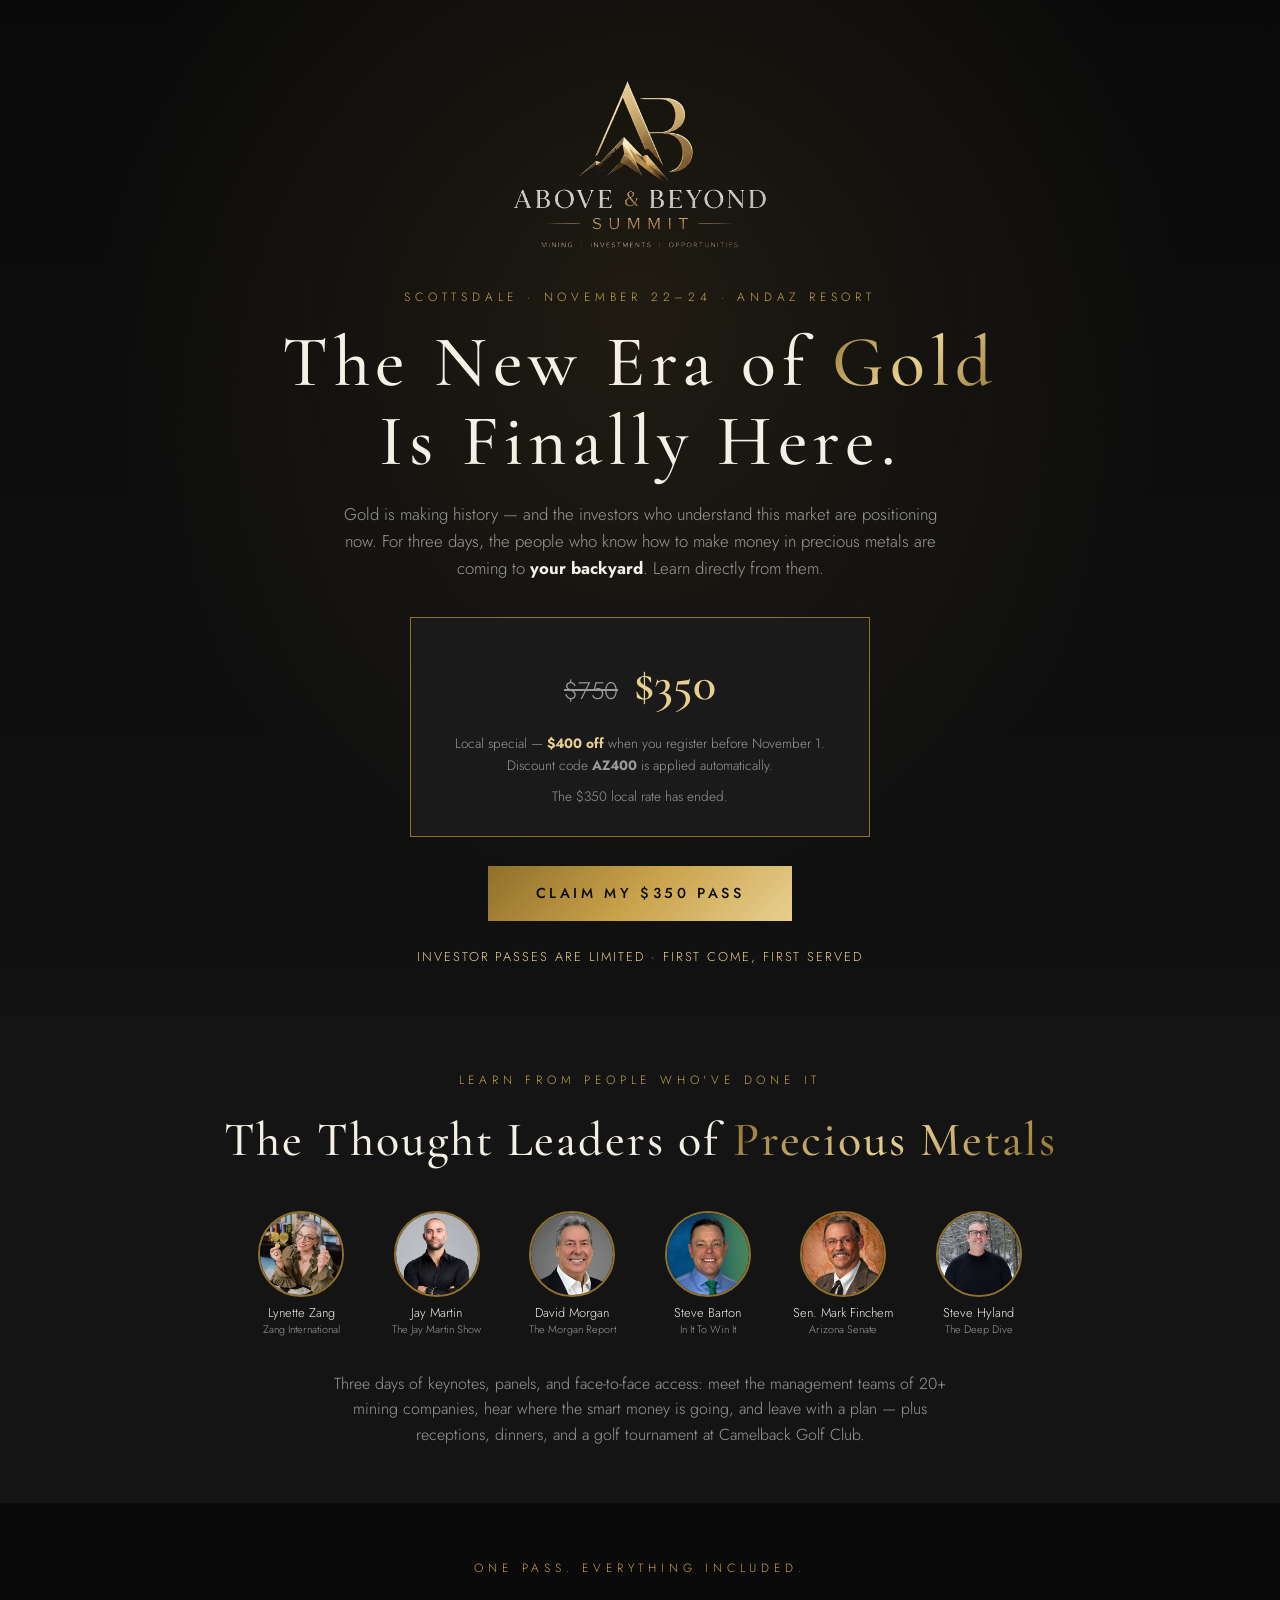
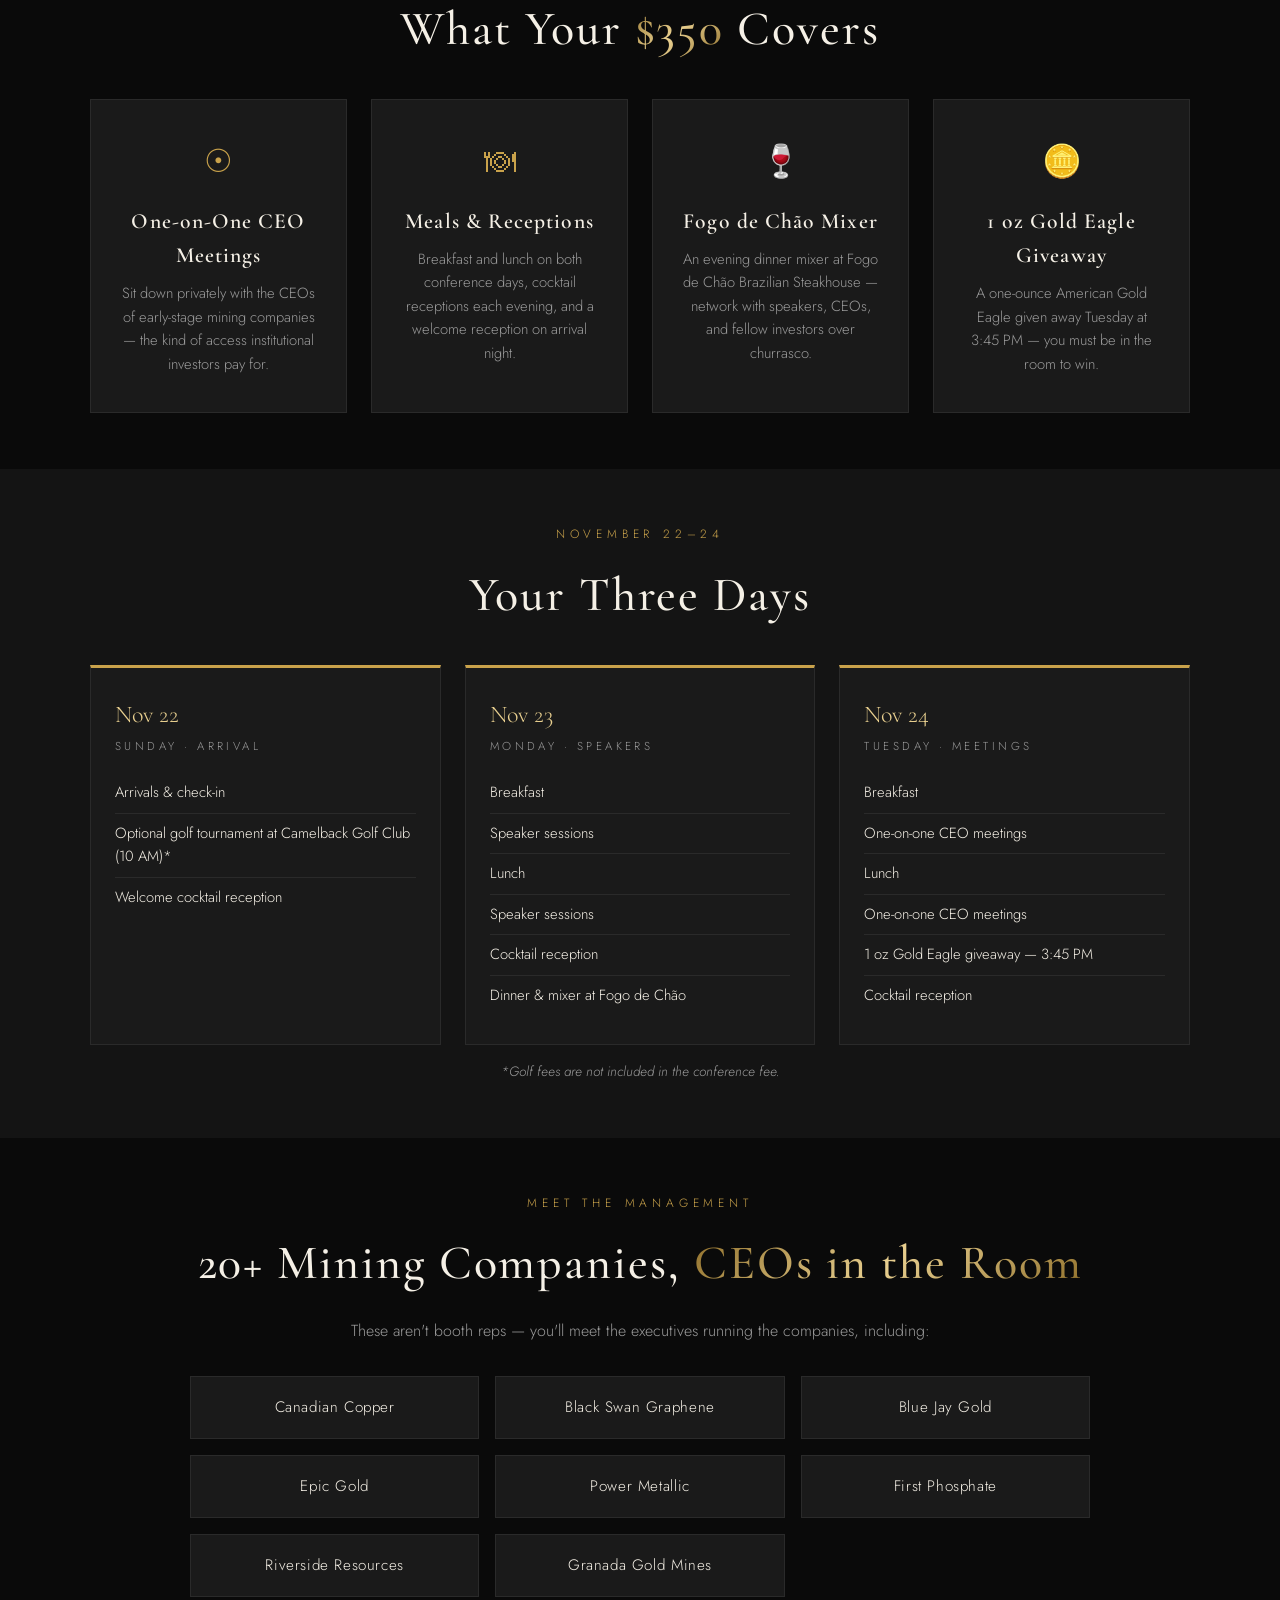
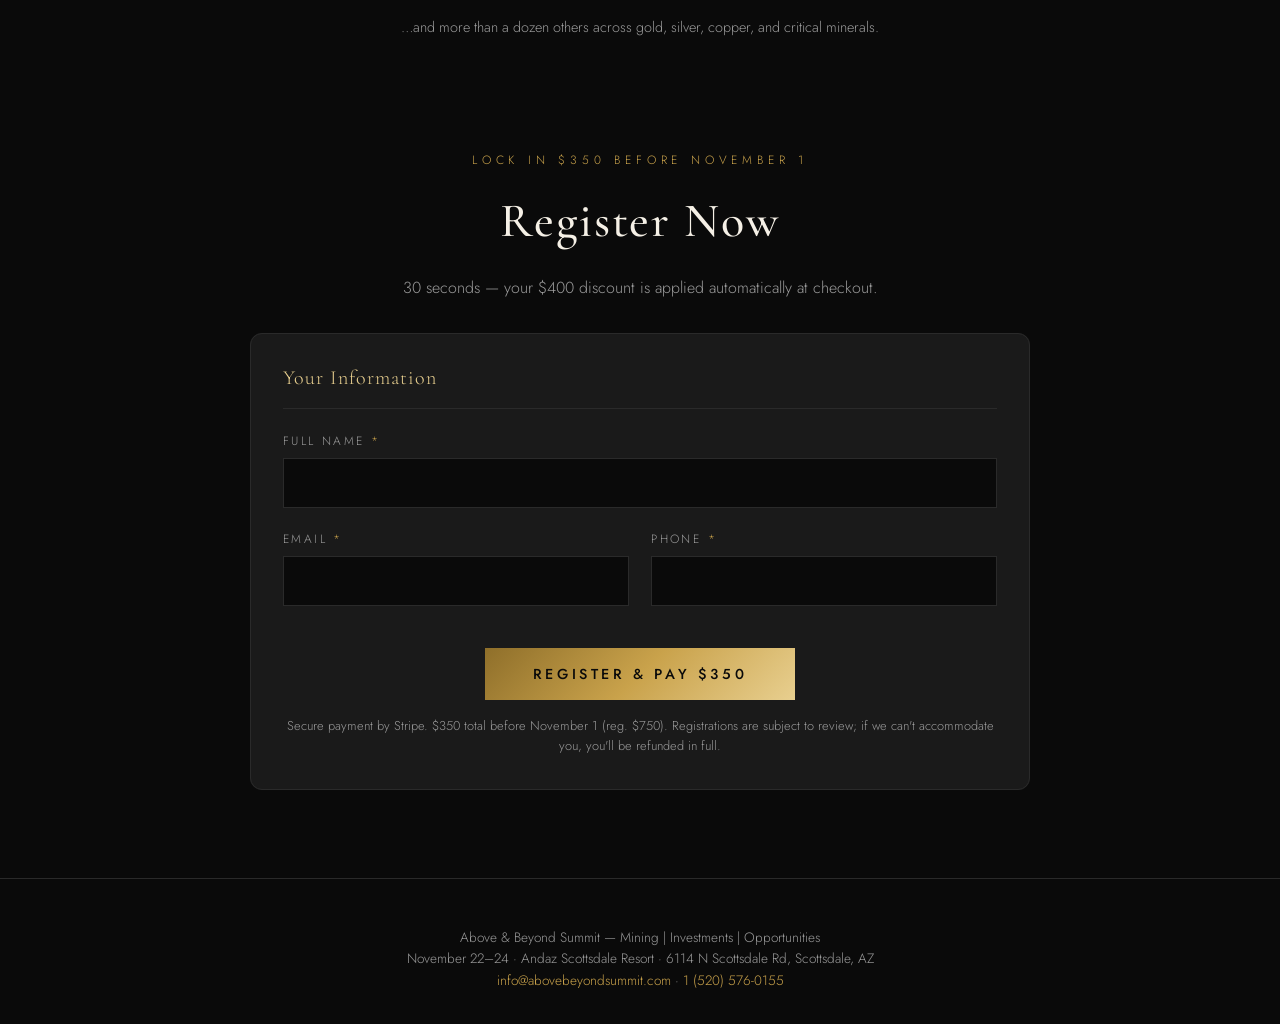
==== localspecial/index.html @ 45081ca6 "Clarify golf fees not included in conference fee (all golf mentions)" ====
<!DOCTYPE html>
<html lang="en">
<head>
<meta charset="UTF-8">
<meta name="viewport" content="width=device-width, initial-scale=1.0">
<title>The New Era of Gold Is Here — Above &amp; Beyond Summit, Scottsdale</title>
<meta name="robots" content="noindex, nofollow">
<meta name="description" content="Scottsdale locals: learn from the thought leaders of precious metals investing, November 22–24 at Andaz Scottsdale. $350 before November 1 (reg. $750).">
<link rel="preconnect" href="https://fonts.googleapis.com">
<link rel="preconnect" href="https://fonts.gstatic.com" crossorigin>
<link href="https://fonts.googleapis.com/css2?family=Cormorant+Garamond:wght@400;500;600&family=Jost:wght@300;400;500&display=swap" rel="stylesheet">
<link rel="stylesheet" href="../css/styles.css?v=4">
<link rel="icon" type="image/svg+xml" href="../assets/mark.svg">
<script src="https://challenges.cloudflare.com/turnstile/v0/api.js" async defer></script>
<style>
  .ls-hero { min-height: auto; padding: 4.5rem 1.5rem 3rem; }
  .ls-hero .logo-mark img { height: 200px; margin-bottom: 1rem; }
  .ls-kicker { font-size: 0.75rem; letter-spacing: 0.4em; text-transform: uppercase; color: var(--gold); display: block; margin-bottom: 1rem; }
  .ls-h1 { font-family: var(--serif); font-size: clamp(2.2rem, 7vw, 3.6rem); font-weight: 500; line-height: 1.12; max-width: 720px; }
  .ls-sub { color: var(--grey); max-width: 620px; margin: 1.2rem auto 0; font-size: 1.05rem; }
  .price-box { background: var(--card); border: 1px solid var(--gold-dark); max-width: 460px; margin: 2.2rem auto 0; padding: 1.8rem 2rem; }
  .price-line { display: flex; align-items: baseline; justify-content: center; gap: 1rem; }
  .price-old { color: var(--grey); text-decoration: line-through; font-size: 1.5rem; }
  .price-new { font-family: var(--serif); color: var(--gold-light); font-size: 3rem; font-weight: 600; }
  .price-note { color: var(--grey); font-size: 0.85rem; margin-top: 0.6rem; }
  .countdown { display: flex; justify-content: center; gap: 1.2rem; margin: 1.4rem 0 0.2rem; }
  .countdown div { text-align: center; }
  .countdown .num { font-family: var(--serif); font-size: 2rem; color: var(--gold-light); }
  .countdown .lbl { font-size: 0.65rem; letter-spacing: 0.25em; text-transform: uppercase; color: var(--grey); }
  .ls-strip { display: flex; justify-content: center; flex-wrap: wrap; gap: 1.6rem; margin-top: 2rem; }
  .ls-strip .sp { text-align: center; width: 110px; }
  .ls-strip img { width: 86px; height: 86px; border-radius: 50%; border: 2px solid var(--gold-dark); object-fit: cover; margin: 0 auto 0.5rem; }
  .ls-strip .nm { font-size: 0.8rem; color: var(--ivory); line-height: 1.25; }
  .ls-strip .rl { font-size: 0.68rem; color: var(--grey); }
  .urgency { text-align: center; color: var(--gold-light); letter-spacing: 0.15em; text-transform: uppercase; font-size: 0.8rem; margin-top: 1.6rem; }
</style>
</head>
<body>

<!-- ============ HERO ============ -->
<header class="hero ls-hero" id="top">
  <div class="logo-mark">
    <img src="../assets/logo-official.jpg" alt="Above &amp; Beyond Summit">
  </div>
  <span class="ls-kicker">Scottsdale &middot; November 22&ndash;24 &middot; Andaz Resort</span>
  <h1 class="ls-h1">The New Era of <span class="gold-text">Gold</span> Is Finally Here.</h1>
  <p class="ls-sub">Gold is making history — and the investors who understand this market are positioning now. For three days, the people who know how to make money in precious metals are coming to <strong style="color: var(--ivory);">your backyard</strong>. Learn directly from them.</p>

  <div class="price-box">
    <div class="price-line"><span class="price-old">$750</span><span class="price-new">$350</span></div>
    <div class="price-note">Local special — <strong style="color: var(--gold-light);">$400 off</strong> when you register before November 1. Discount code <strong>AZ400</strong> is applied automatically.</div>
    <div class="countdown" id="countdown">
      <div><div class="num" id="cd-d">–</div><div class="lbl">Days</div></div>
      <div><div class="num" id="cd-h">–</div><div class="lbl">Hours</div></div>
      <div><div class="num" id="cd-m">–</div><div class="lbl">Mins</div></div>
    </div>
    <div class="price-note" id="cd-label">left at the $350 local rate</div>
  </div>

  <div style="margin-top: 1.8rem;">
    <a class="btn btn-solid" href="#register" style="padding: 1rem 3rem; font-size: 0.9rem;">Claim My $350 Pass</a>
  </div>
  <p class="urgency">Investor passes are limited &middot; first come, first served</p>
</header>

<!-- ============ SPEAKERS ============ -->
<section class="highlights" style="padding: 3.5rem 1.5rem;">
  <div class="container">
    <div class="section-heading" style="margin-bottom: 2rem;">
      <span class="kicker">Learn From People Who've Done It</span>
      <h2>The Thought Leaders of <span class="gold-text">Precious Metals</span></h2>
    </div>
    <div class="ls-strip">
      <div class="sp"><img src="../assets/speaker-lynette-zang.jpg" alt="Lynette Zang"><div class="nm">Lynette Zang</div><div class="rl">Zang International</div></div>
      <div class="sp"><img src="../assets/speaker-jay-martin.jpg" alt="Jay Martin"><div class="nm">Jay Martin</div><div class="rl">The Jay Martin Show</div></div>
      <div class="sp"><img src="../assets/speaker-david-morgan.jpg" alt="David Morgan"><div class="nm">David Morgan</div><div class="rl">The Morgan Report</div></div>
      <div class="sp"><img src="../assets/speaker-steve-barton.jpg" alt="Steve Barton"><div class="nm">Steve Barton</div><div class="rl">In It To Win It</div></div>
      <div class="sp"><img src="../assets/speaker-mark-finchem.jpg" alt="Mark Finchem"><div class="nm">Sen. Mark Finchem</div><div class="rl">Arizona Senate</div></div>
      <div class="sp"><img src="../assets/speaker-steve-hyland.jpg" alt="Steve Hyland"><div class="nm">Steve Hyland</div><div class="rl">The Deep Dive</div></div>
    </div>
    <p style="text-align:center; color: var(--grey); margin-top: 2rem; max-width: 640px; margin-left:auto; margin-right:auto;">Three days of keynotes, panels, and face-to-face access: meet the management teams of 20+ mining companies, hear where the smart money is going, and leave with a plan — plus receptions, dinners, and a golf tournament at Camelback Golf Club.</p>
  </div>
</section>

<!-- ============ WHAT'S INCLUDED ============ -->
<section style="padding: 3.5rem 1.5rem;">
  <div class="container">
    <div class="section-heading" style="margin-bottom: 2rem;">
      <span class="kicker">One Pass. Everything Included.</span>
      <h2>What Your <span class="gold-text">$350</span> Covers</h2>
    </div>
    <div class="card-grid">
      <div class="card">
        <div class="icon">&#9737;</div>
        <h3>One-on-One CEO Meetings</h3>
        <p>Sit down privately with the CEOs of early-stage mining companies — the kind of access institutional investors pay for.</p>
      </div>
      <div class="card">
        <div class="icon">&#127869;</div>
        <h3>Meals &amp; Receptions</h3>
        <p>Breakfast and lunch on both conference days, cocktail receptions each evening, and a welcome reception on arrival night.</p>
      </div>
      <div class="card">
        <div class="icon">&#127863;</div>
        <h3>Fogo de Ch&atilde;o Mixer</h3>
        <p>An evening dinner mixer at Fogo de Ch&atilde;o Brazilian Steakhouse — network with speakers, CEOs, and fellow investors over churrasco.</p>
      </div>
      <div class="card">
        <div class="icon">&#129689;</div>
        <h3>1&nbsp;oz Gold Eagle Giveaway</h3>
        <p>A one-ounce American Gold Eagle given away Tuesday at 3:45 PM — you must be in the room to win.</p>
      </div>
    </div>
  </div>
</section>

<!-- ============ ITINERARY ============ -->
<section class="highlights" style="padding: 3.5rem 1.5rem;">
  <div class="container">
    <div class="section-heading" style="margin-bottom: 2rem;">
      <span class="kicker">November 22&ndash;24</span>
      <h2>Your Three Days</h2>
    </div>
    <div class="agenda-grid">
      <div class="day">
        <div class="date">Nov 22</div>
        <div class="dow">Sunday · Arrival</div>
        <ul>
          <li>Arrivals &amp; check-in</li>
          <li>Optional golf tournament at Camelback Golf Club (10 AM)*</li>
          <li>Welcome cocktail reception</li>
        </ul>
      </div>
      <div class="day">
        <div class="date">Nov 23</div>
        <div class="dow">Monday · Speakers</div>
        <ul>
          <li>Breakfast</li>
          <li>Speaker sessions</li>
          <li>Lunch</li>
          <li>Speaker sessions</li>
          <li>Cocktail reception</li>
          <li>Dinner &amp; mixer at Fogo de Ch&atilde;o</li>
        </ul>
      </div>
      <div class="day">
        <div class="date">Nov 24</div>
        <div class="dow">Tuesday · Meetings</div>
        <ul>
          <li>Breakfast</li>
          <li>One-on-one CEO meetings</li>
          <li>Lunch</li>
          <li>One-on-one CEO meetings</li>
          <li>1&nbsp;oz Gold Eagle giveaway — 3:45 PM</li>
          <li>Cocktail reception</li>
        </ul>
      </div>
    </div>
    <p class="agenda-note" style="margin-top:1rem;">*Golf fees are not included in the conference fee.</p>
  </div>
</section>

<!-- ============ COMPANIES ============ -->
<section style="padding: 3.5rem 1.5rem;">
  <div class="container" style="max-width: 900px;">
    <div class="section-heading" style="margin-bottom: 2rem;">
      <span class="kicker">Meet the Management</span>
      <h2>20+ Mining Companies, <span class="gold-text">CEOs in the Room</span></h2>
      <p class="sub">These aren't booth reps — you'll meet the executives running the companies, including:</p>
    </div>
    <div class="company-grid">
      <div class="company-item">Canadian Copper</div>
      <div class="company-item">Black Swan Graphene</div>
      <div class="company-item">Blue Jay Gold</div>
      <div class="company-item">Epic Gold</div>
      <div class="company-item">Power Metallic</div>
      <div class="company-item">First Phosphate</div>
      <div class="company-item">Riverside Resources</div>
      <div class="company-item">Granada Gold Mines</div>
    </div>
    <p style="text-align:center; color: var(--grey); font-size: 0.9rem; margin-top: 1.2rem;">&hellip;and more than a dozen others across gold, silver, copper, and critical minerals.</p>
  </div>
</section>

<!-- ============ REGISTER ============ -->
<section id="register" style="padding: 3.5rem 1.5rem;">
  <div class="container" style="max-width: 780px;">
    <div class="section-heading" style="margin-bottom: 2rem;">
      <span class="kicker">Lock In $350 Before November 1</span>
      <h2>Register Now</h2>
      <p class="sub">30 seconds — your $400 discount is applied automatically at checkout.</p>
    </div>

    <form id="ls-form" novalidate>
      <input type="text" name="_honey" style="display:none" tabindex="-1" autocomplete="off" aria-hidden="true">
      <fieldset>
        <legend>Your Information</legend>
        <div class="field">
          <label for="ls-name">Full Name <span class="req">*</span></label>
          <input type="text" id="ls-name" name="name" required>
        </div>
        <div class="two-col">
          <div class="field">
            <label for="ls-email">Email <span class="req">*</span></label>
            <input type="email" id="ls-email" name="email" required>
          </div>
          <div class="field">
            <label for="ls-phone">Phone <span class="req">*</span></label>
            <input type="tel" id="ls-phone" name="phone" required>
          </div>
        </div>
        <div class="cf-turnstile" data-sitekey="0x4AAAAAAFJJYuaUFH5GUW_Q" data-theme="dark" style="margin-bottom: 1.2rem;"></div>
        <div class="form-actions" style="margin-top: 0.5rem;">
          <button type="submit" class="btn btn-solid" style="padding: 1rem 3rem; font-size: 0.9rem;">Register &amp; Pay $350</button>
          <p class="form-note" id="ls-error" style="color: #d66; display: none;"></p>
          <p class="form-note">Secure payment by Stripe. $350 total before November 1 (reg. $750). Registrations are subject to review; if we can't accommodate you, you'll be refunded in full.</p>
        </div>
      </fieldset>
    </form>

    <div class="success-box" id="ls-success">
      <h2>One Step Left</h2>
      <p>We've received your details — your spot is confirmed once payment is complete.<br>Your $400 discount is already applied.</p>
      <p style="margin-top:2rem;"><a class="btn btn-solid" href="#" onclick="lsCheckout(); return false;">Complete Payment — $350</a></p>
    </div>
  </div>
</section>

<footer>
  <p>Above &amp; Beyond Summit &mdash; Mining | Investments | Opportunities</p>
  <p>November 22&ndash;24 &middot; Andaz Scottsdale Resort &middot; 6114 N Scottsdale Rd, Scottsdale, AZ</p>
  <p><a href="mailto:info@abovebeyondsummit.com">info@abovebeyondsummit.com</a> &middot; <a href="tel:+15205760155">1 (520) 576-0155</a></p>
</footer>

<script>
// Countdown to the end of the $350 local rate (Nov 1, midnight Arizona time)
const DEADLINE = new Date('2026-11-01T00:00:00-07:00').getTime();
function tick() {
  let ms = DEADLINE - Date.now();
  if (ms <= 0) {
    document.getElementById('countdown').style.display = 'none';
    document.getElementById('cd-label').textContent = 'The $350 local rate has ended.';
    return;
  }
  const d = Math.floor(ms / 86400000), h = Math.floor(ms % 86400000 / 3600000), m = Math.floor(ms % 3600000 / 60000);
  document.getElementById('cd-d').textContent = d;
  document.getElementById('cd-h').textContent = h;
  document.getElementById('cd-m').textContent = m;
}
tick(); setInterval(tick, 30000);

async function lsCheckout() {
  try {
    const r = await fetch('/api/checkout', {
      method: 'POST',
      headers: { 'Content-Type': 'application/json' },
      body: JSON.stringify({ quantity: 1, promo: 'AZ400', email: (document.getElementById('ls-email').value || '').trim() || undefined })
    });
    const d = await r.json();
    if (d.url) { window.location = d.url; return; }
    throw new Error(d.error || 'Unexpected response');
  } catch (e) { alert(e.message || 'Could not start checkout. Please try again.'); }
}

document.getElementById('ls-form').addEventListener('submit', async function (e) {
  e.preventDefault();
  let valid = true;
  this.querySelectorAll('[required]').forEach(el => {
    if (!el.value.trim()) { el.style.borderColor = '#a33'; valid = false; }
    else el.style.borderColor = '';
  });
  if (!valid) return;
  const btn = this.querySelector('[type="submit"]');
  const err = document.getElementById('ls-error');
  btn.disabled = true; btn.textContent = 'Submitting…'; err.style.display = 'none';
  const val = n => { const el = this.querySelector('[name="' + n + '"]'); return el ? el.value.trim() : ''; };
  try {
    const res = await fetch('/api/register', {
      method: 'POST',
      headers: { 'Content-Type': 'application/json' },
      body: JSON.stringify({
        type: 'investor',
        name: val('name'), email: val('email'), phone: val('phone'),
        extras: { local_special: true },
        source: 'abovebeyondsummit.com/localspecial',
        _honey: val('_honey'),
        _ts_token: (document.querySelector('[name="cf-turnstile-response"]') || {}).value
      })
    });
    const json = await res.json().catch(() => ({}));
    if (!res.ok || !json.ok) throw new Error(json.error || 'failed');
    btn.textContent = 'Redirecting to secure payment…';
    this.style.display = 'none';
    document.getElementById('ls-success').style.display = 'block';
    window.scrollTo({ top: document.getElementById('register').offsetTop, behavior: 'smooth' });
    lsCheckout();
  } catch (e2) {
    btn.disabled = false; btn.textContent = 'Register & Pay $350';
    err.textContent = 'Sorry — something went wrong. Please try again in a moment.';
    err.style.display = 'block';
  }
});
</script>

</body>
</html>
---- css/styles.css ----
/* ============================================
   Above & Beyond Summit — Site Styles
   Black & gold, matching the A&B logo
   ============================================ */

:root {
  --black: #0a0a0a;
  --charcoal: #141414;
  --card: #1a1a1a;
  --gold: #c9a24b;
  --gold-light: #e8cf8f;
  --gold-dark: #8f6f2a;
  --ivory: #f5f0e6;
  --grey: #9a9a9a;
  --border: #2a2a2a;
  --serif: 'Cormorant Garamond', Georgia, serif;
  --sans: 'Jost', 'Segoe UI', sans-serif;
}

* { margin: 0; padding: 0; box-sizing: border-box; }

html { scroll-behavior: smooth; }

body {
  background: var(--black);
  color: var(--ivory);
  font-family: var(--sans);
  font-weight: 300;
  line-height: 1.6;
}

img { max-width: 100%; display: block; }

a { color: var(--gold); text-decoration: none; }

.gold-text {
  background: linear-gradient(135deg, var(--gold-dark), var(--gold-light) 50%, var(--gold-dark));
  -webkit-background-clip: text;
  background-clip: text;
  color: transparent;
}

/* ---------- Nav ---------- */
nav {
  position: fixed;
  top: 0; left: 0; right: 0;
  z-index: 100;
  display: flex;
  align-items: center;
  justify-content: space-between;
  padding: 0.75rem 2rem;
  background: rgba(10, 10, 10, 0.92);
  backdrop-filter: blur(8px);
  border-bottom: 1px solid var(--border);
}

nav .brand {
  display: flex;
  align-items: center;
  gap: 0.75rem;
  font-family: var(--serif);
  font-size: 1.15rem;
  letter-spacing: 0.12em;
  color: var(--ivory);
}

nav .brand svg, nav .brand img { height: 42px; width: auto; }

nav ul {
  display: flex;
  gap: 2rem;
  list-style: none;
  align-items: center;
}

nav ul a {
  color: var(--ivory);
  font-size: 0.8rem;
  letter-spacing: 0.2em;
  text-transform: uppercase;
  transition: color 0.2s;
}

nav ul a:hover { color: var(--gold-light); }

.btn {
  display: inline-block;
  padding: 0.8rem 2.2rem;
  border: 1px solid var(--gold);
  color: var(--gold-light);
  font-size: 0.8rem;
  letter-spacing: 0.25em;
  text-transform: uppercase;
  transition: all 0.25s;
  background: transparent;
  cursor: pointer;
  font-family: var(--sans);
}

.btn:hover { background: var(--gold); color: var(--black); }

.btn-solid {
  background: linear-gradient(135deg, var(--gold-dark), var(--gold) 50%, var(--gold-light));
  color: var(--black);
  border: none;
  font-weight: 500;
}

.btn-solid:hover { filter: brightness(1.15); background: linear-gradient(135deg, var(--gold-dark), var(--gold) 50%, var(--gold-light)); color: var(--black); }

nav .btn { padding: 0.55rem 1.4rem; }

/* ---------- Hero ---------- */
.hero {
  min-height: 100vh;
  display: flex;
  flex-direction: column;
  align-items: center;
  justify-content: center;
  text-align: center;
  padding: 7rem 1.5rem 4rem;
  position: relative;
  background:
    radial-gradient(ellipse at 50% 30%, rgba(201, 162, 75, 0.10), transparent 60%),
    linear-gradient(180deg, #0a0a0a 0%, #111 100%);
}

.hero .logo-mark svg, .hero .logo-mark img { height: 340px; width: auto; margin-bottom: 1.5rem; }

/* Official logo is a JPG on a black background — lighten blend melts it into the dark hero */
.hero .logo-mark img { mix-blend-mode: lighten; }

.hero h1 {
  font-family: var(--serif);
  font-size: clamp(2.6rem, 6vw, 4.5rem);
  font-weight: 500;
  letter-spacing: 0.08em;
  line-height: 1.1;
}

.hero .summit-line {
  font-family: var(--sans);
  font-size: clamp(1rem, 2vw, 1.4rem);
  letter-spacing: 0.6em;
  text-transform: uppercase;
  color: var(--gold);
  margin: 1rem 0 0.5rem;
}

.hero .tagline {
  font-size: 0.85rem;
  letter-spacing: 0.35em;
  text-transform: uppercase;
  color: var(--grey);
  margin-bottom: 2rem;
}

.hero .event-details {
  font-family: var(--serif);
  font-size: 1.4rem;
  letter-spacing: 0.06em;
  margin-bottom: 2.5rem;
}

.hero .event-details .divider { color: var(--gold); margin: 0 0.8rem; }

.hero .cta-row { display: flex; gap: 1.25rem; flex-wrap: wrap; justify-content: center; }

.presented-by {
  margin-top: 4rem;
  display: flex;
  flex-direction: column;
  align-items: center;
  gap: 0.6rem;
}

.presented-by span {
  font-size: 0.7rem;
  letter-spacing: 0.35em;
  text-transform: uppercase;
  color: var(--grey);
}

.presented-by .dd-lockup { display: flex; align-items: center; gap: 0.55rem; }

.presented-by .dd-lockup img { height: 34px; width: auto; }
.presented-by .dd-lockup .dd-logo-img { height: 42px; width: auto; mix-blend-mode: lighten; }

.presented-by .dd-lockup span {
  color: #fff;
  font-weight: 500;
  font-size: 1.45rem;
  letter-spacing: 0.01em;
  text-transform: none;
}

/* ---------- Sections ---------- */
section { padding: 5.5rem 1.5rem; }

.container { max-width: 1100px; margin: 0 auto; }

.section-heading { text-align: center; margin-bottom: 3.5rem; }

.section-heading .kicker {
  font-size: 0.75rem;
  letter-spacing: 0.4em;
  text-transform: uppercase;
  color: var(--gold);
  display: block;
  margin-bottom: 0.75rem;
}

.section-heading h2 {
  font-family: var(--serif);
  font-size: clamp(2rem, 4vw, 3rem);
  font-weight: 500;
  letter-spacing: 0.04em;
}

.section-heading p.sub { color: var(--grey); max-width: 640px; margin: 1rem auto 0; }

/* ---------- Highlights ---------- */
.highlights { background: var(--charcoal); }

.card-grid {
  display: grid;
  grid-template-columns: repeat(auto-fit, minmax(240px, 1fr));
  gap: 1.5rem;
}

.card {
  background: var(--card);
  border: 1px solid var(--border);
  padding: 2.25rem 1.75rem;
  text-align: center;
  transition: border-color 0.25s, transform 0.25s;
}

.card:hover { border-color: var(--gold-dark); transform: translateY(-4px); }

.card .icon { font-size: 2rem; margin-bottom: 1rem; color: var(--gold); }

.card h3 {
  font-family: var(--serif);
  font-size: 1.35rem;
  font-weight: 600;
  margin-bottom: 0.6rem;
  letter-spacing: 0.05em;
}

.card p { color: var(--grey); font-size: 0.92rem; }

/* ---------- Photo placeholders ----------
   Replace each .photo figure with:
   <img src="assets/your-photo.jpg" alt="...">
------------------------------------------- */
.photo {
  position: relative;
  overflow: hidden;
  border: 1px solid var(--border);
  aspect-ratio: 4 / 3;
  display: flex;
  align-items: center;
  justify-content: center;
  background:
    radial-gradient(ellipse at 30% 20%, rgba(201,162,75,0.18), transparent 55%),
    linear-gradient(160deg, #1c1710, #0e0c08 70%);
}

.photo.wide { aspect-ratio: 21 / 9; }

.photo .label {
  color: var(--gold-dark);
  font-size: 0.75rem;
  letter-spacing: 0.3em;
  text-transform: uppercase;
  text-align: center;
  padding: 0 1rem;
}

.photo img { position: absolute; inset: 0; width: 100%; height: 100%; object-fit: cover; }

.gallery {
  display: grid;
  grid-template-columns: repeat(auto-fit, minmax(280px, 1fr));
  gap: 1.25rem;
  margin-top: 2rem;
}

/* ---------- Agenda ---------- */
.agenda-grid {
  display: grid;
  grid-template-columns: repeat(auto-fit, minmax(230px, 1fr));
  gap: 1.5rem;
}

.day {
  background: var(--card);
  border: 1px solid var(--border);
  border-top: 3px solid var(--gold);
  padding: 1.75rem 1.5rem;
}

.day .date {
  font-family: var(--serif);
  font-size: 1.5rem;
  color: var(--gold-light);
  margin-bottom: 0.15rem;
}

.day .dow {
  font-size: 0.72rem;
  letter-spacing: 0.3em;
  text-transform: uppercase;
  color: var(--grey);
  margin-bottom: 1.1rem;
}

.day ul { list-style: none; }

.day li {
  padding: 0.5rem 0;
  border-bottom: 1px solid var(--border);
  font-size: 0.92rem;
  color: var(--ivory);
}

.day li:last-child { border-bottom: none; }

.agenda-note { text-align: center; color: var(--grey); font-size: 0.85rem; margin-top: 2rem; font-style: italic; }

/* ---------- Venue ---------- */
.venue { background: var(--charcoal); }

.venue-split {
  display: grid;
  grid-template-columns: 1fr 1fr;
  gap: 3rem;
  align-items: center;
}

.venue-split h3 {
  font-family: var(--serif);
  font-size: 2rem;
  font-weight: 500;
  margin-bottom: 1rem;
}

.venue-split p { color: var(--grey); margin-bottom: 1rem; }

.venue-split .address { color: var(--ivory); font-style: normal; margin-bottom: 1.5rem; }

@media (max-width: 820px) { .venue-split { grid-template-columns: 1fr; } }

/* ---------- Registration CTA ---------- */
.register-cta .reg-grid {
  display: grid;
  grid-template-columns: 1fr 1fr;
  gap: 2rem;
}

@media (max-width: 720px) { .register-cta .reg-grid { grid-template-columns: 1fr; } }

.reg-card {
  background: var(--card);
  border: 1px solid var(--gold-dark);
  padding: 3rem 2.5rem;
  text-align: center;
  display: flex;
  flex-direction: column;
  align-items: center;
  gap: 1rem;
}

.reg-card h3 { font-family: var(--serif); font-size: 1.9rem; font-weight: 500; }

.reg-card p { color: var(--grey); flex-grow: 1; }

/* ---------- Footer ---------- */
footer {
  border-top: 1px solid var(--border);
  padding: 3rem 1.5rem 2rem;
  text-align: center;
  color: var(--grey);
  font-size: 0.85rem;
}

footer .foot-logo svg, footer .foot-logo img { height: 60px; width: auto; margin: 0 auto 1rem; }

footer .presented-by { margin-top: 1.5rem; }

/* ============================================
   Forms (registration pages)
   ============================================ */
.form-page {
  max-width: 780px;
  margin: 0 auto;
  padding: 8rem 1.5rem 5rem;
}

.form-page .page-heading { text-align: center; margin-bottom: 3rem; }

.form-page .page-heading h1 {
  font-family: var(--serif);
  font-size: clamp(2rem, 4.5vw, 3rem);
  font-weight: 500;
}

.form-page .page-heading p { color: var(--grey); margin-top: 0.75rem; }

fieldset {
  border: 1px solid var(--border);
  border-radius: 12px;
  background: var(--card);
  padding: 1.75rem 2rem 2rem;
  margin-bottom: 2rem;
  overflow: hidden;
}

legend {
  float: left;
  width: 100%;
  font-family: var(--serif);
  font-size: 1.25rem;
  color: var(--gold-light);
  letter-spacing: 0.05em;
  padding: 0 0 0.9rem;
  margin-bottom: 1.4rem;
  border-bottom: 1px solid var(--border);
}

/* clear the floated legend so the first field row drops below it */
legend + * { clear: both; }

.field { margin-bottom: 1.4rem; }

.field:last-child { margin-bottom: 0; }

.two-col { display: grid; grid-template-columns: 1fr 1fr; gap: 1.4rem; }

@media (max-width: 620px) { .two-col { grid-template-columns: 1fr; } }

label {
  display: block;
  font-size: 0.75rem;
  letter-spacing: 0.2em;
  text-transform: uppercase;
  color: var(--grey);
  margin-bottom: 0.45rem;
}

label .req { color: var(--gold); }

input[type="text"],
input[type="email"],
input[type="tel"],
select,
textarea {
  width: 100%;
  background: var(--black);
  border: 1px solid var(--border);
  color: var(--ivory);
  padding: 0.8rem 1rem;
  font-family: var(--sans);
  font-size: 0.95rem;
  transition: border-color 0.2s;
}

input:focus, select:focus, textarea:focus {
  outline: none;
  border-color: var(--gold);
}

textarea { resize: vertical; min-height: 110px; }

select { appearance: none; background-image: linear-gradient(45deg, transparent 50%, var(--gold) 50%), linear-gradient(135deg, var(--gold) 50%, transparent 50%); background-position: calc(100% - 20px) 50%, calc(100% - 14px) 50%; background-size: 6px 6px; background-repeat: no-repeat; }

/* checkbox grids */
.check-grid {
  display: grid;
  grid-template-columns: repeat(auto-fill, minmax(160px, 1fr));
  gap: 0.6rem;
}

.check-item {
  display: flex;
  align-items: center;
  gap: 0.6rem;
  background: var(--black);
  border: 1px solid var(--border);
  padding: 0.65rem 0.9rem;
  cursor: pointer;
  transition: border-color 0.2s;
  font-size: 0.9rem;
}

.check-item:hover { border-color: var(--gold-dark); }

.check-item input { accent-color: var(--gold); width: 16px; height: 16px; cursor: pointer; }

.check-item.checked { border-color: var(--gold); }

.single-check {
  display: flex;
  align-items: flex-start;
  gap: 0.8rem;
  background: var(--black);
  border: 1px solid var(--gold-dark);
  padding: 1.1rem 1.2rem;
  cursor: pointer;
  font-size: 0.95rem;
  line-height: 1.4;
}

.single-check input { accent-color: var(--gold); width: 18px; height: 18px; margin-top: 2px; cursor: pointer; flex-shrink: 0; }

/* attendee rows */
.attendee-row {
  display: grid;
  grid-template-columns: 1fr 1fr 44px;
  gap: 0.8rem;
  margin-bottom: 0.8rem;
  align-items: center;
}

.attendee-row .remove-btn {
  background: transparent;
  border: 1px solid var(--border);
  color: var(--grey);
  height: 44px;
  cursor: pointer;
  font-size: 1.1rem;
  transition: all 0.2s;
}

.attendee-row .remove-btn:hover { border-color: #a33; color: #d66; }

.add-btn {
  background: transparent;
  border: 1px dashed var(--gold-dark);
  color: var(--gold);
  padding: 0.7rem 1.4rem;
  cursor: pointer;
  font-family: var(--sans);
  font-size: 0.85rem;
  letter-spacing: 0.15em;
  text-transform: uppercase;
  transition: all 0.2s;
  width: 100%;
}

.add-btn:hover { background: rgba(201,162,75,0.08); border-style: solid; }

.form-actions { text-align: center; margin-top: 2.5rem; }

.form-actions .btn-solid { padding: 1rem 3.5rem; font-size: 0.9rem; }

.form-note { text-align: center; color: var(--grey); font-size: 0.8rem; margin-top: 1rem; }

/* success message */
.success-box {
  display: none;
  text-align: center;
  border: 1px solid var(--gold);
  background: var(--card);
  padding: 3.5rem 2rem;
}

.success-box h2 { font-family: var(--serif); font-size: 2rem; color: var(--gold-light); margin-bottom: 1rem; }

.success-box p { color: var(--grey); }

/* back link */
.back-link {
  display: inline-block;
  margin-bottom: 2rem;
  font-size: 0.8rem;
  letter-spacing: 0.2em;
  text-transform: uppercase;
  color: var(--grey);
}

.back-link:hover { color: var(--gold); }

/* ---------- Speakers ---------- */
.speaker-grid {
  display: grid;
  grid-template-columns: repeat(auto-fit, minmax(270px, 1fr));
  gap: 2rem;
}

.speaker-card {
  background: var(--card);
  border: 1px solid var(--border);
  padding: 2.25rem 1.75rem;
  text-align: center;
  transition: border-color 0.25s, transform 0.25s;
}

.speaker-card:hover { border-color: var(--gold-dark); transform: translateY(-4px); }

.speaker-card img {
  width: 172px;
  height: 172px;
  border-radius: 50%;
  object-fit: cover;
  margin: 0 auto 1.4rem;
  border: 2px solid var(--gold-dark);
}

.speaker-card h3 {
  font-family: var(--serif);
  font-size: 1.5rem;
  font-weight: 600;
  letter-spacing: 0.04em;
  margin-bottom: 0.3rem;
}

.speaker-card .role {
  color: var(--gold);
  font-size: 0.75rem;
  letter-spacing: 0.2em;
  text-transform: uppercase;
  margin-bottom: 1rem;
}

.speaker-card .bio { color: var(--grey); font-size: 0.92rem; }

/* ---------- Gold sponsor ---------- */
.sponsors .sponsor-card {
  background: var(--card);
  border: 1px solid var(--gold-dark);
  padding: 3rem 2rem;
  display: flex;
  justify-content: center;
  align-items: center;
}

.sponsors .sponsor-card img { max-height: 84px; width: auto; max-width: 100%; }

/* ---------- Company list ---------- */
.notice {
  border: 1px solid var(--gold-dark);
  background: rgba(201, 162, 75, 0.06);
  padding: 1.1rem 1.5rem;
  color: var(--grey);
  text-align: center;
  font-size: 0.9rem;
  margin-bottom: 2.5rem;
}

.company-grid {
  display: grid;
  grid-template-columns: repeat(auto-fill, minmax(240px, 1fr));
  gap: 1rem;
}

.company-item {
  background: var(--card);
  border: 1px solid var(--border);
  padding: 1.15rem 1.3rem;
  text-align: center;
  font-size: 0.95rem;
  letter-spacing: 0.04em;
  transition: border-color 0.2s;
}

.company-item:hover { border-color: var(--gold-dark); }

@media (max-width: 760px) {
  nav ul { display: none; }
  .hero .logo-mark svg, .hero .logo-mark img { height: 220px; }
}
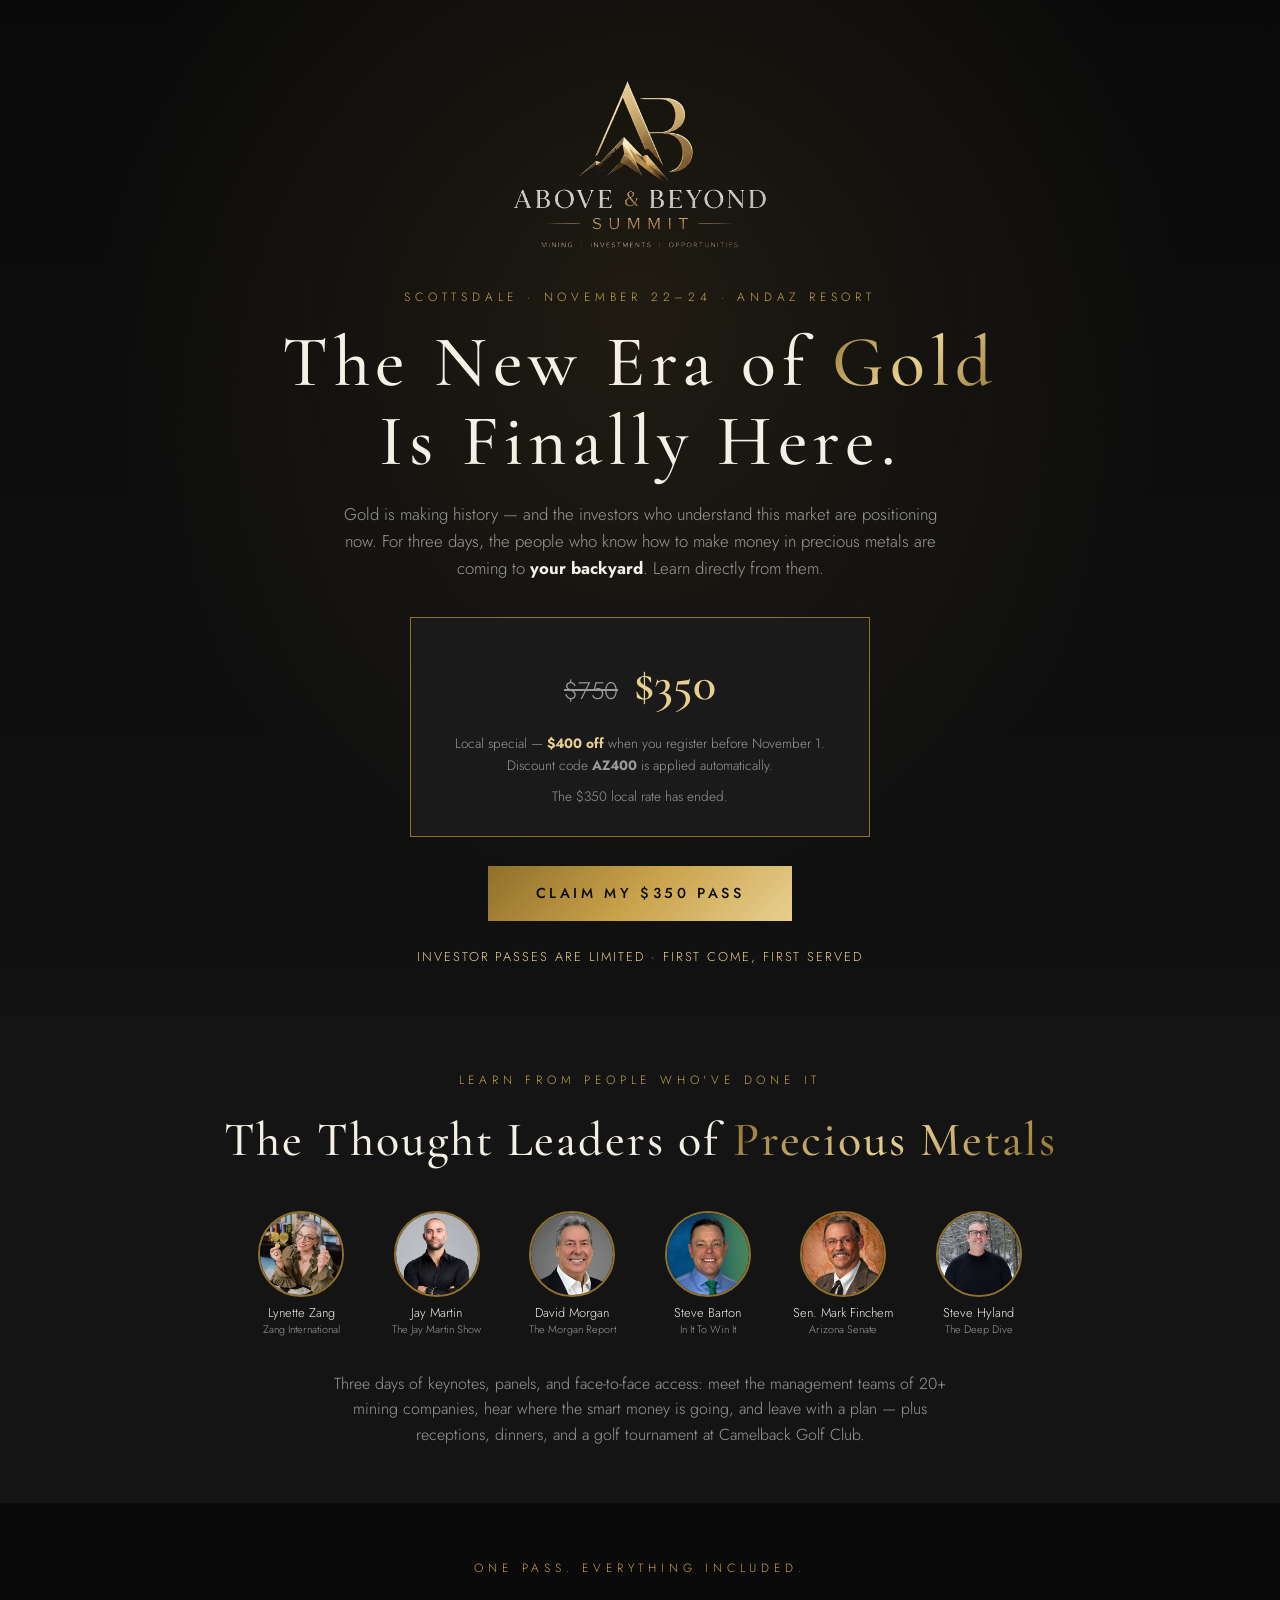
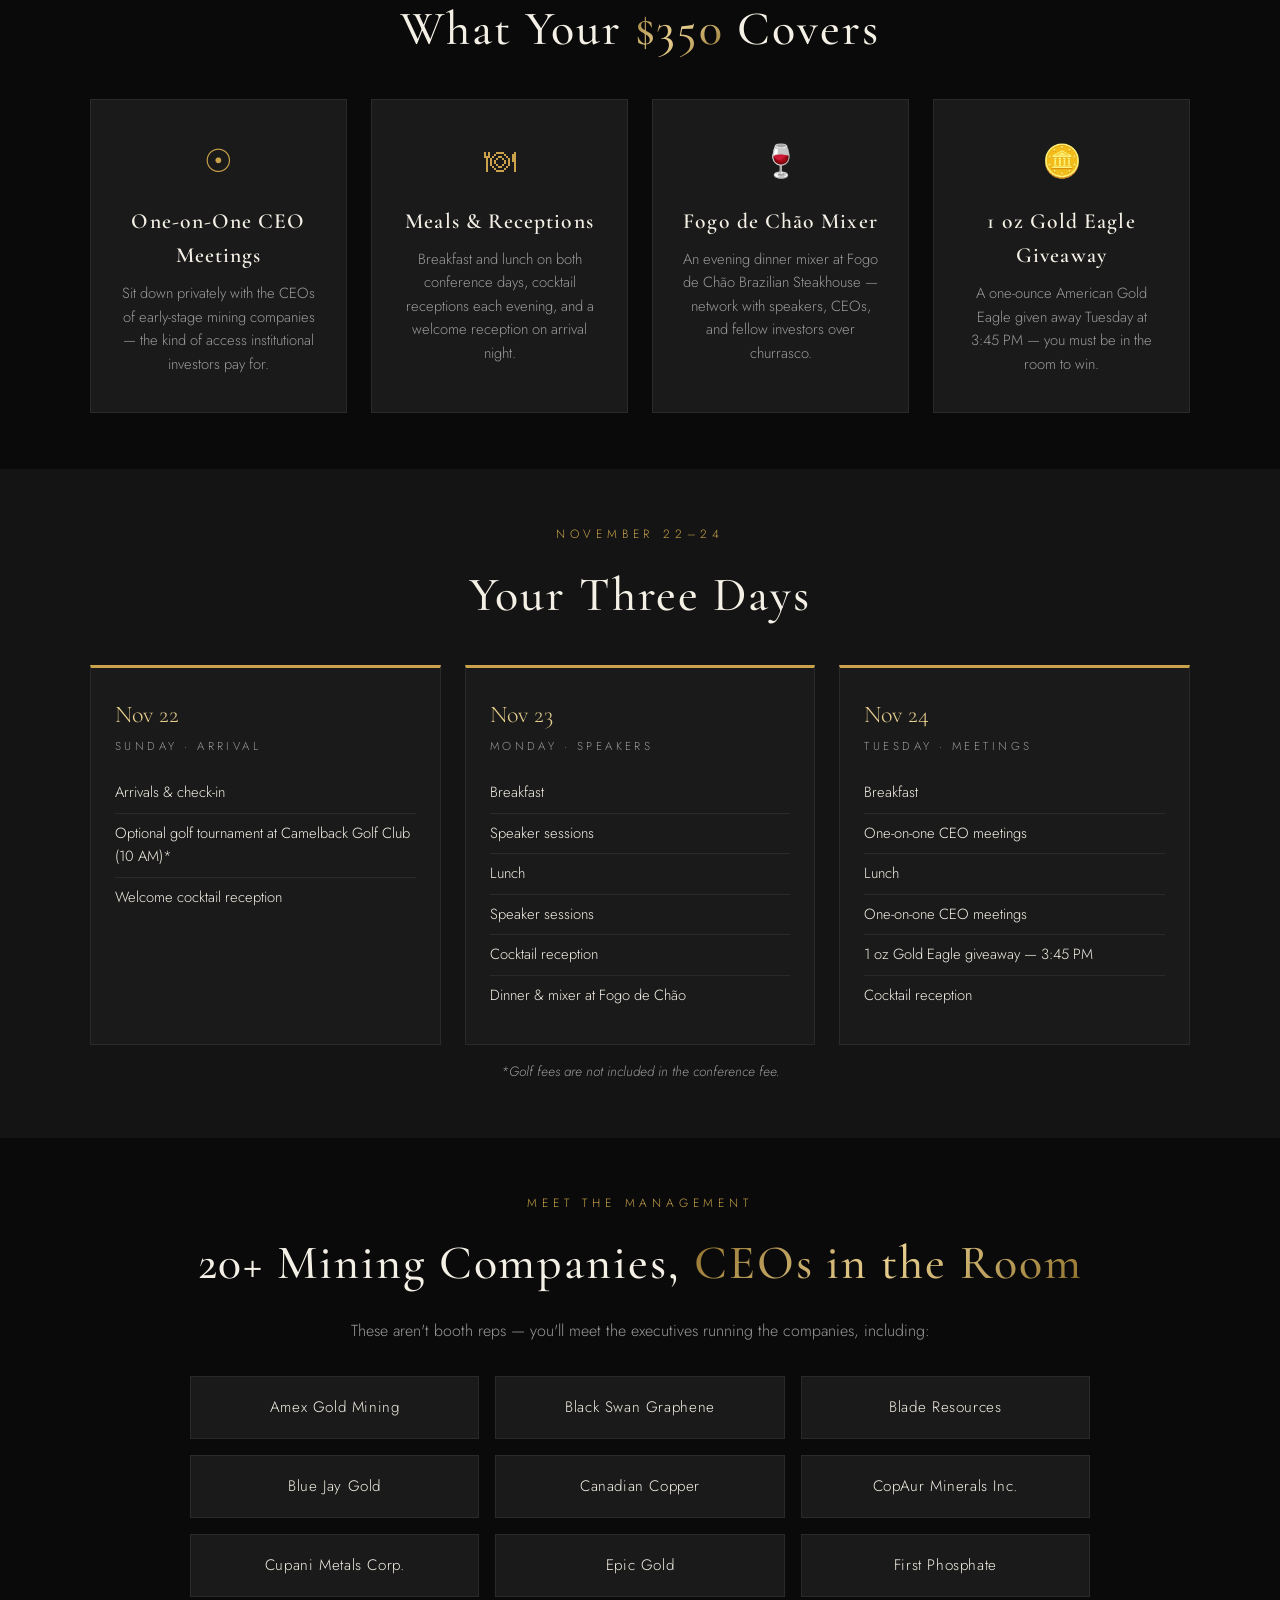
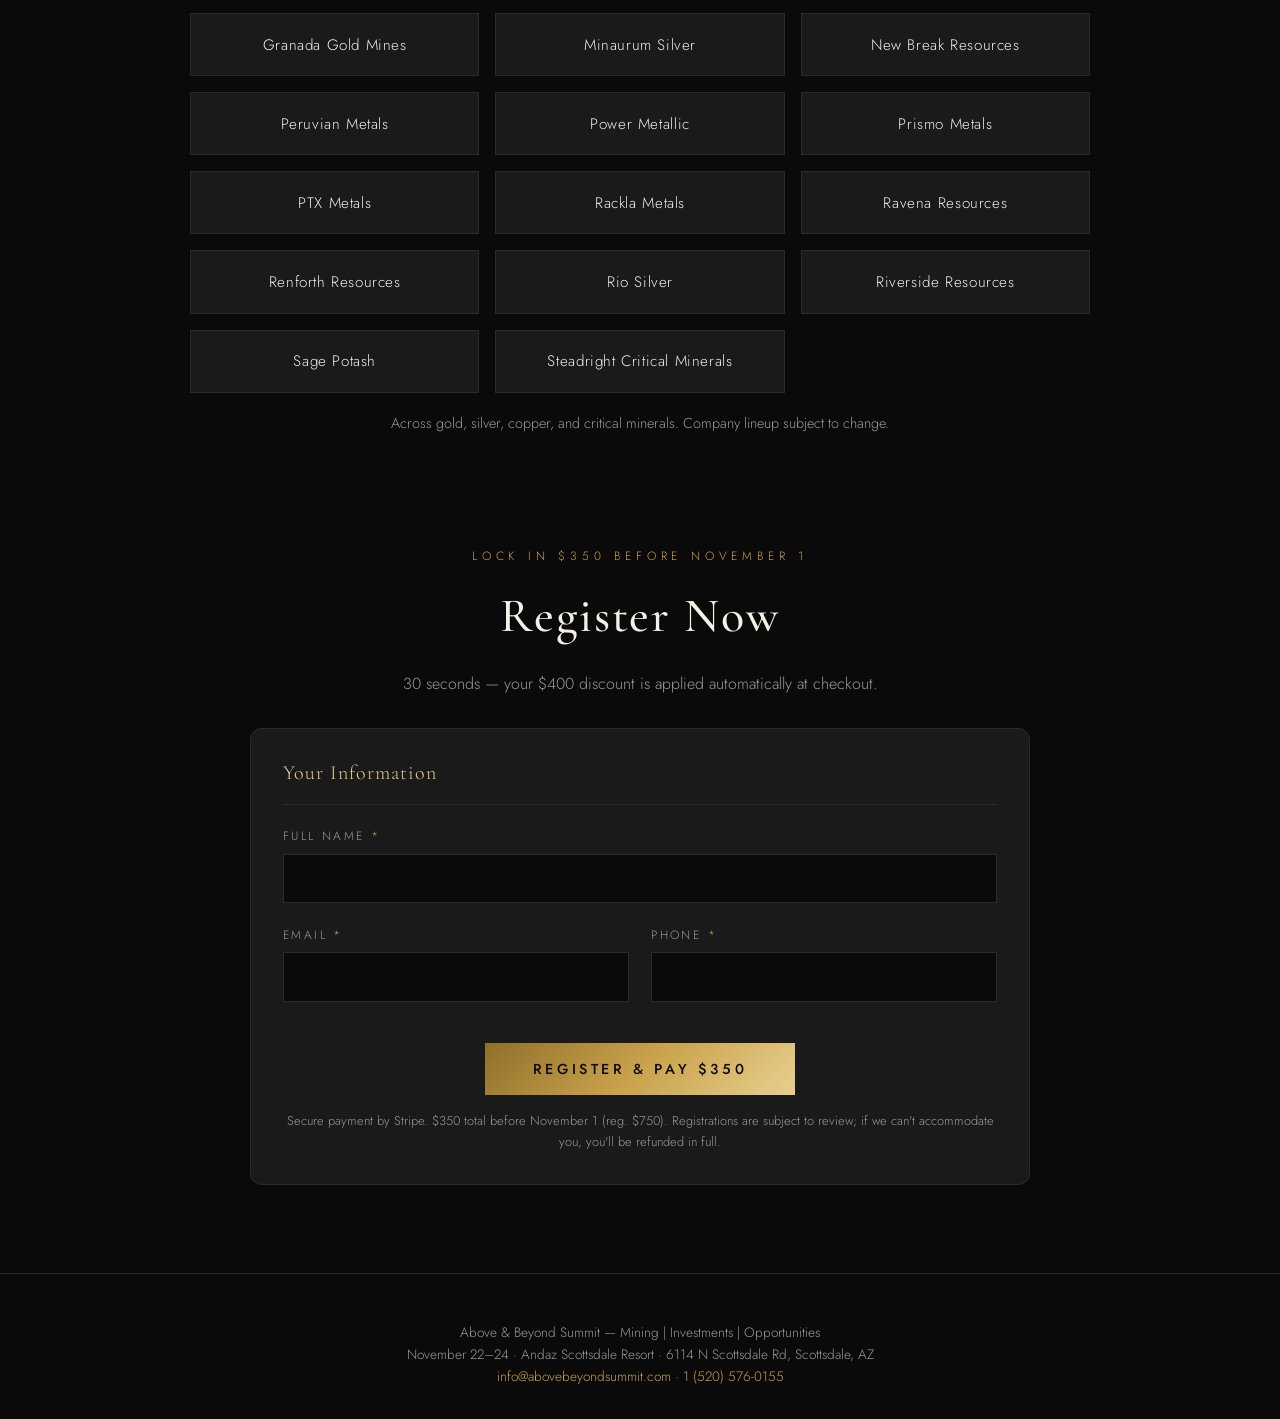
==== commit 8c86934a: "Localspecial: show full company lineup" ====
--- a/localspecial/index.html
+++ b/localspecial/index.html
@@ -169,16 +169,31 @@
       <p class="sub">These aren't booth reps — you'll meet the executives running the companies, including:</p>
     </div>
     <div class="company-grid">
+      <div class="company-item">Amex Gold Mining</div>
+      <div class="company-item">Black Swan Graphene</div>
+      <div class="company-item">Blade Resources</div>
+      <div class="company-item">Blue Jay Gold</div>
       <div class="company-item">Canadian Copper</div>
-      <div class="company-item">Black Swan Graphene</div>
-      <div class="company-item">Blue Jay Gold</div>
+      <div class="company-item">CopAur Minerals Inc.</div>
+      <div class="company-item">Cupani Metals Corp.</div>
       <div class="company-item">Epic Gold</div>
+      <div class="company-item">First Phosphate</div>
+      <div class="company-item">Granada Gold Mines</div>
+      <div class="company-item">Minaurum Silver</div>
+      <div class="company-item">New Break Resources</div>
+      <div class="company-item">Peruvian Metals</div>
       <div class="company-item">Power Metallic</div>
-      <div class="company-item">First Phosphate</div>
+      <div class="company-item">Prismo Metals</div>
+      <div class="company-item">PTX Metals</div>
+      <div class="company-item">Rackla Metals</div>
+      <div class="company-item">Ravena Resources</div>
+      <div class="company-item">Renforth Resources</div>
+      <div class="company-item">Rio Silver</div>
       <div class="company-item">Riverside Resources</div>
-      <div class="company-item">Granada Gold Mines</div>
-    </div>
-    <p style="text-align:center; color: var(--grey); font-size: 0.9rem; margin-top: 1.2rem;">&hellip;and more than a dozen others across gold, silver, copper, and critical minerals.</p>
+      <div class="company-item">Sage Potash</div>
+      <div class="company-item">Steadright Critical Minerals</div>
+    </div>
+    <p style="text-align:center; color: var(--grey); font-size: 0.9rem; margin-top: 1.2rem;">Across gold, silver, copper, and critical minerals. Company lineup subject to change.</p>
   </div>
 </section>
 
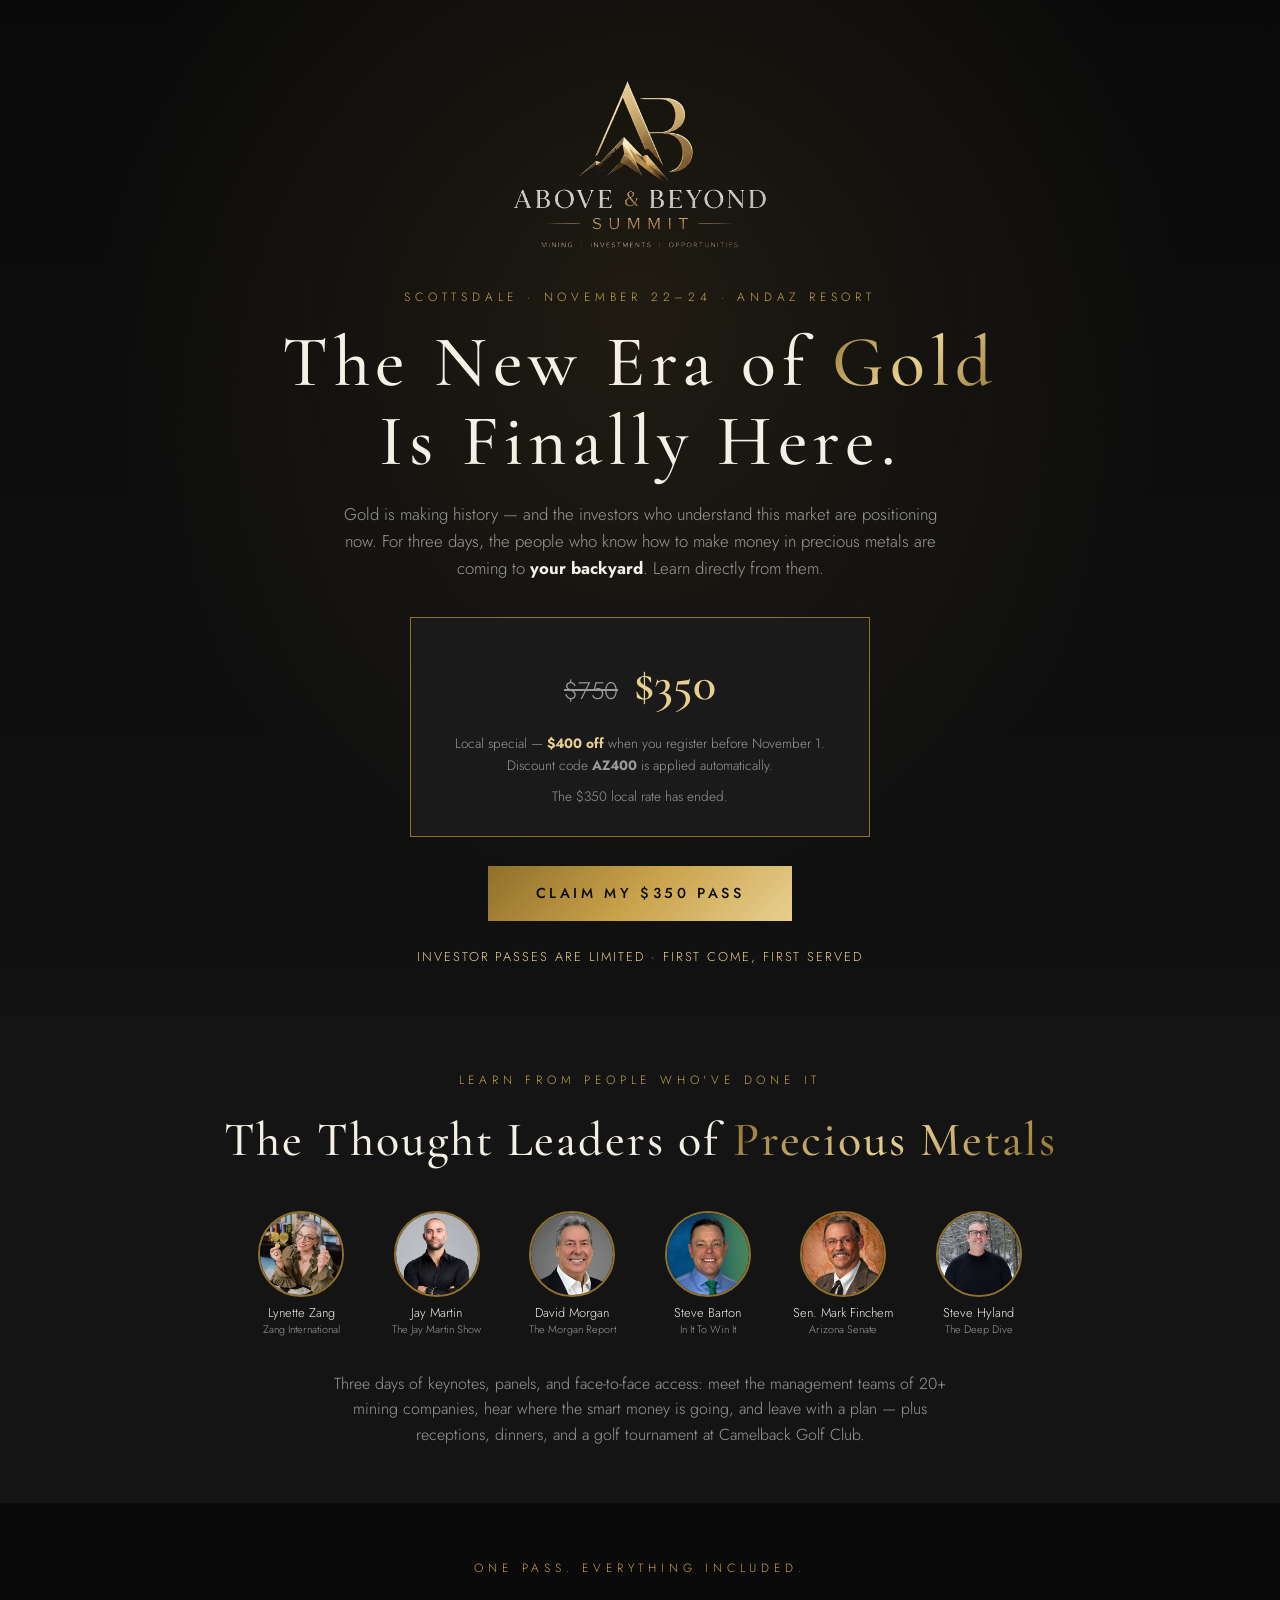
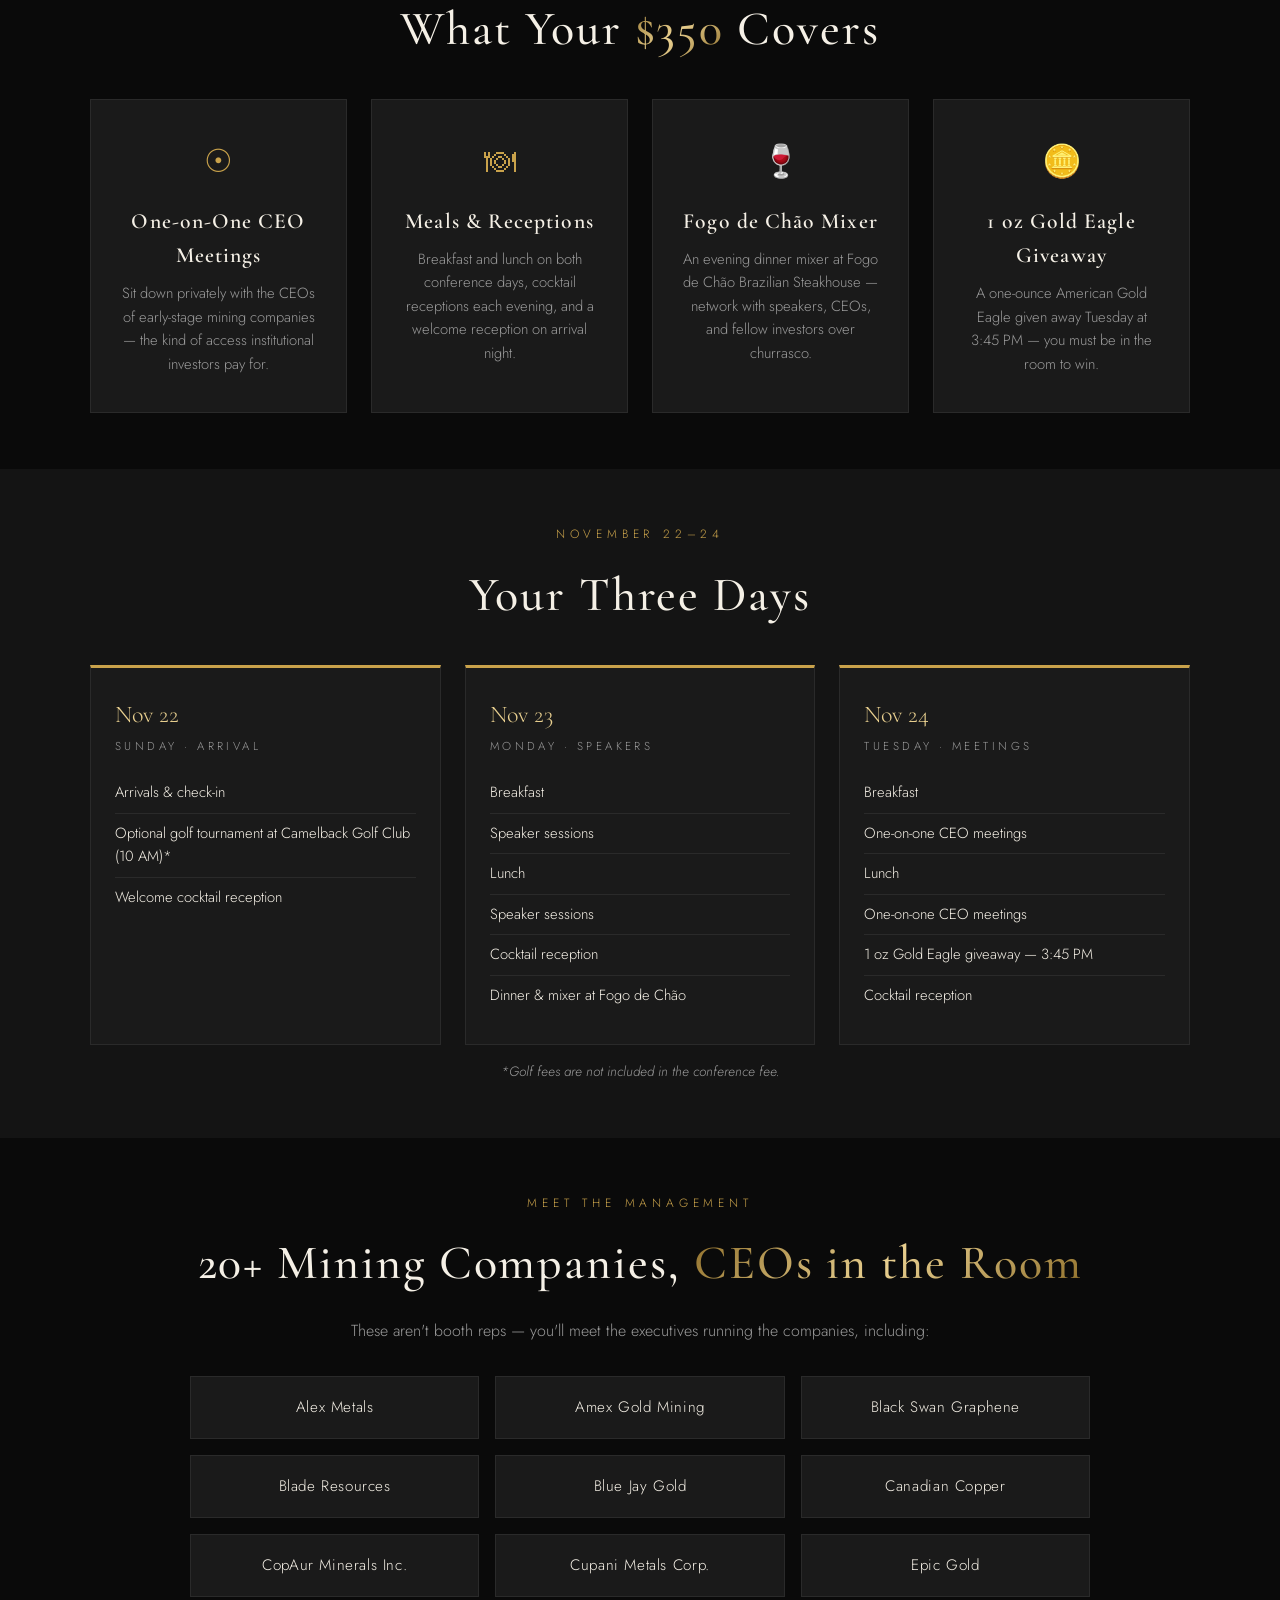
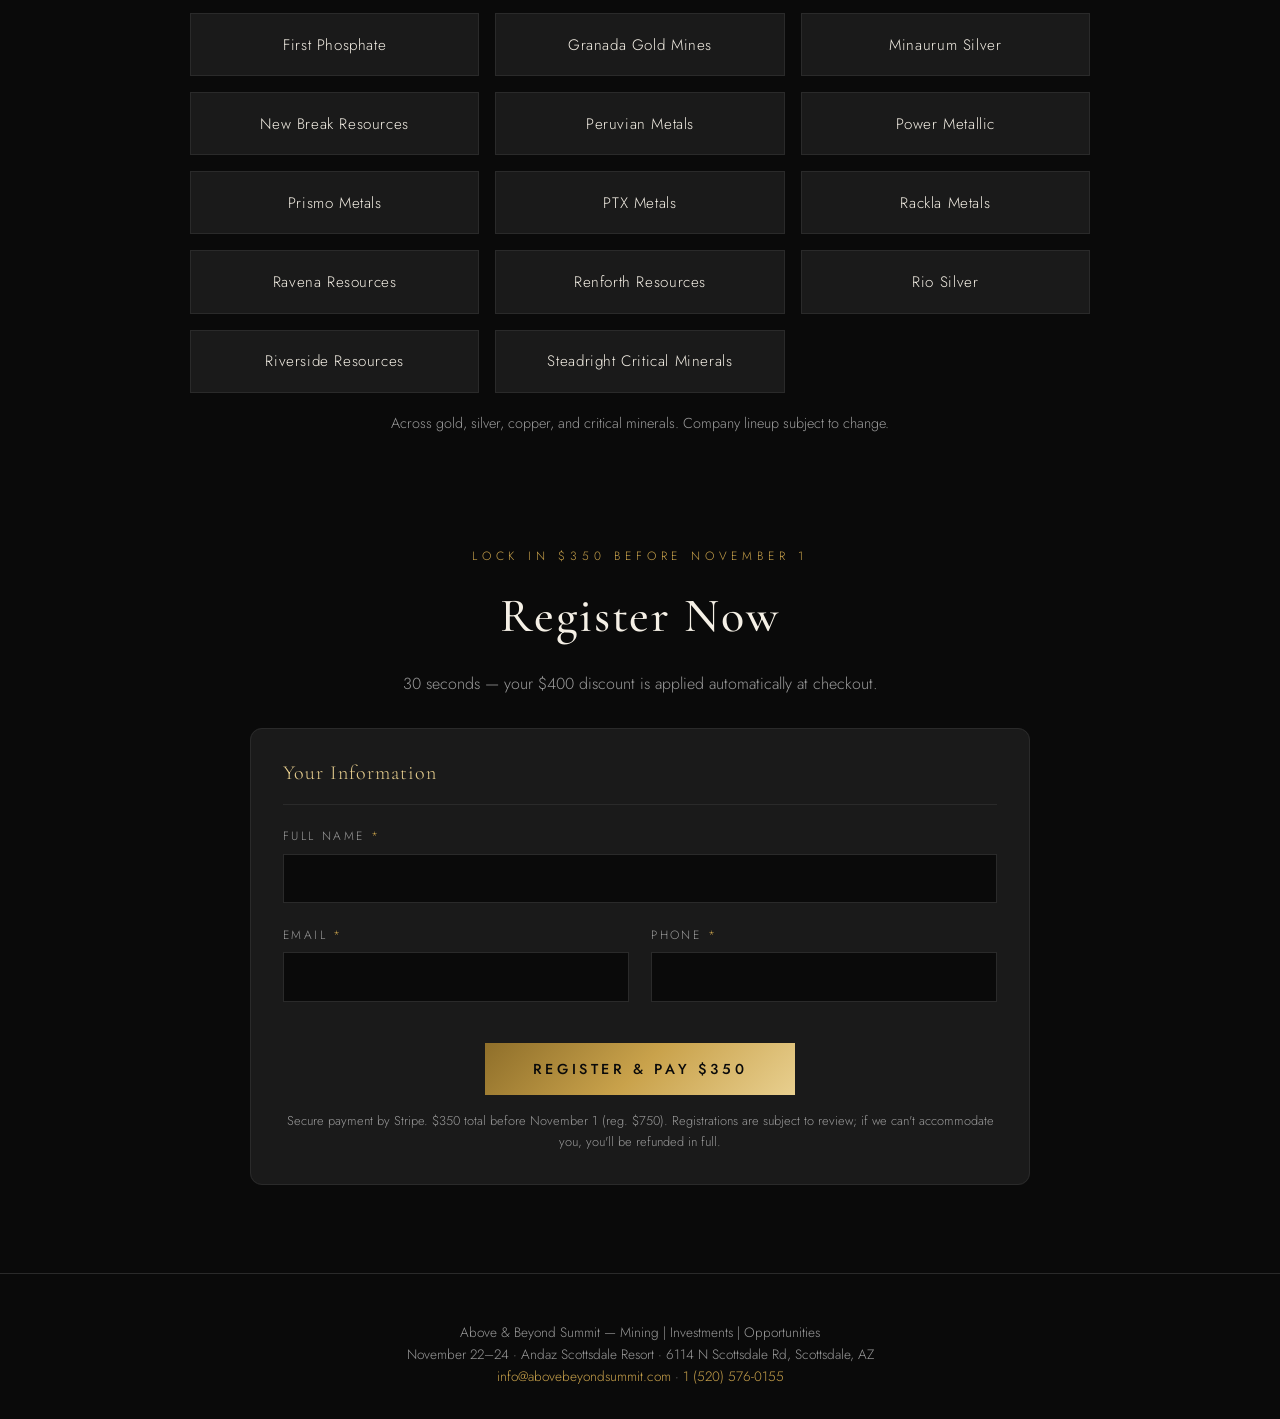
==== commit a2cea6b4: "Company list: remove Sage Potash, add Alex Metals (both pages)" ====
--- a/localspecial/index.html
+++ b/localspecial/index.html
@@ -169,6 +169,7 @@
       <p class="sub">These aren't booth reps — you'll meet the executives running the companies, including:</p>
     </div>
     <div class="company-grid">
+      <div class="company-item">Alex Metals</div>
       <div class="company-item">Amex Gold Mining</div>
       <div class="company-item">Black Swan Graphene</div>
       <div class="company-item">Blade Resources</div>
@@ -190,7 +191,6 @@
       <div class="company-item">Renforth Resources</div>
       <div class="company-item">Rio Silver</div>
       <div class="company-item">Riverside Resources</div>
-      <div class="company-item">Sage Potash</div>
       <div class="company-item">Steadright Critical Minerals</div>
     </div>
     <p style="text-align:center; color: var(--grey); font-size: 0.9rem; margin-top: 1.2rem;">Across gold, silver, copper, and critical minerals. Company lineup subject to change.</p>
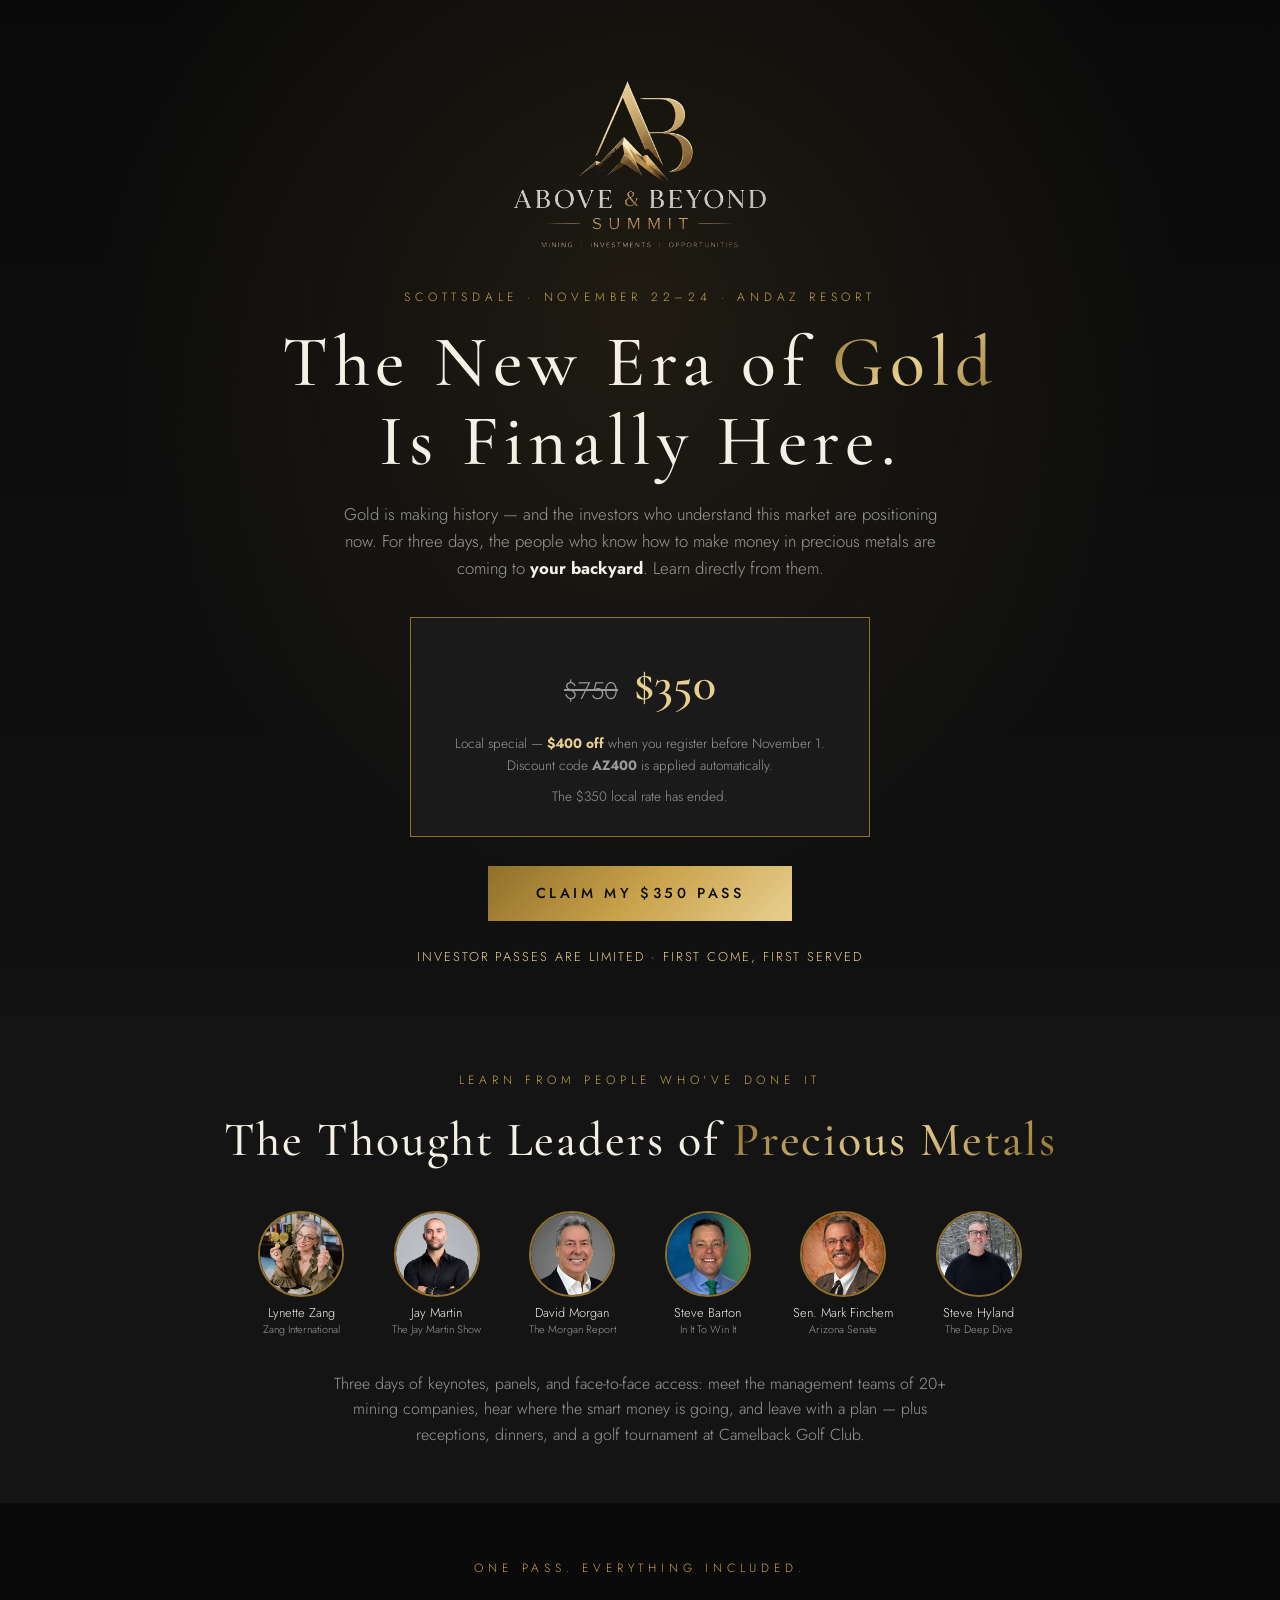
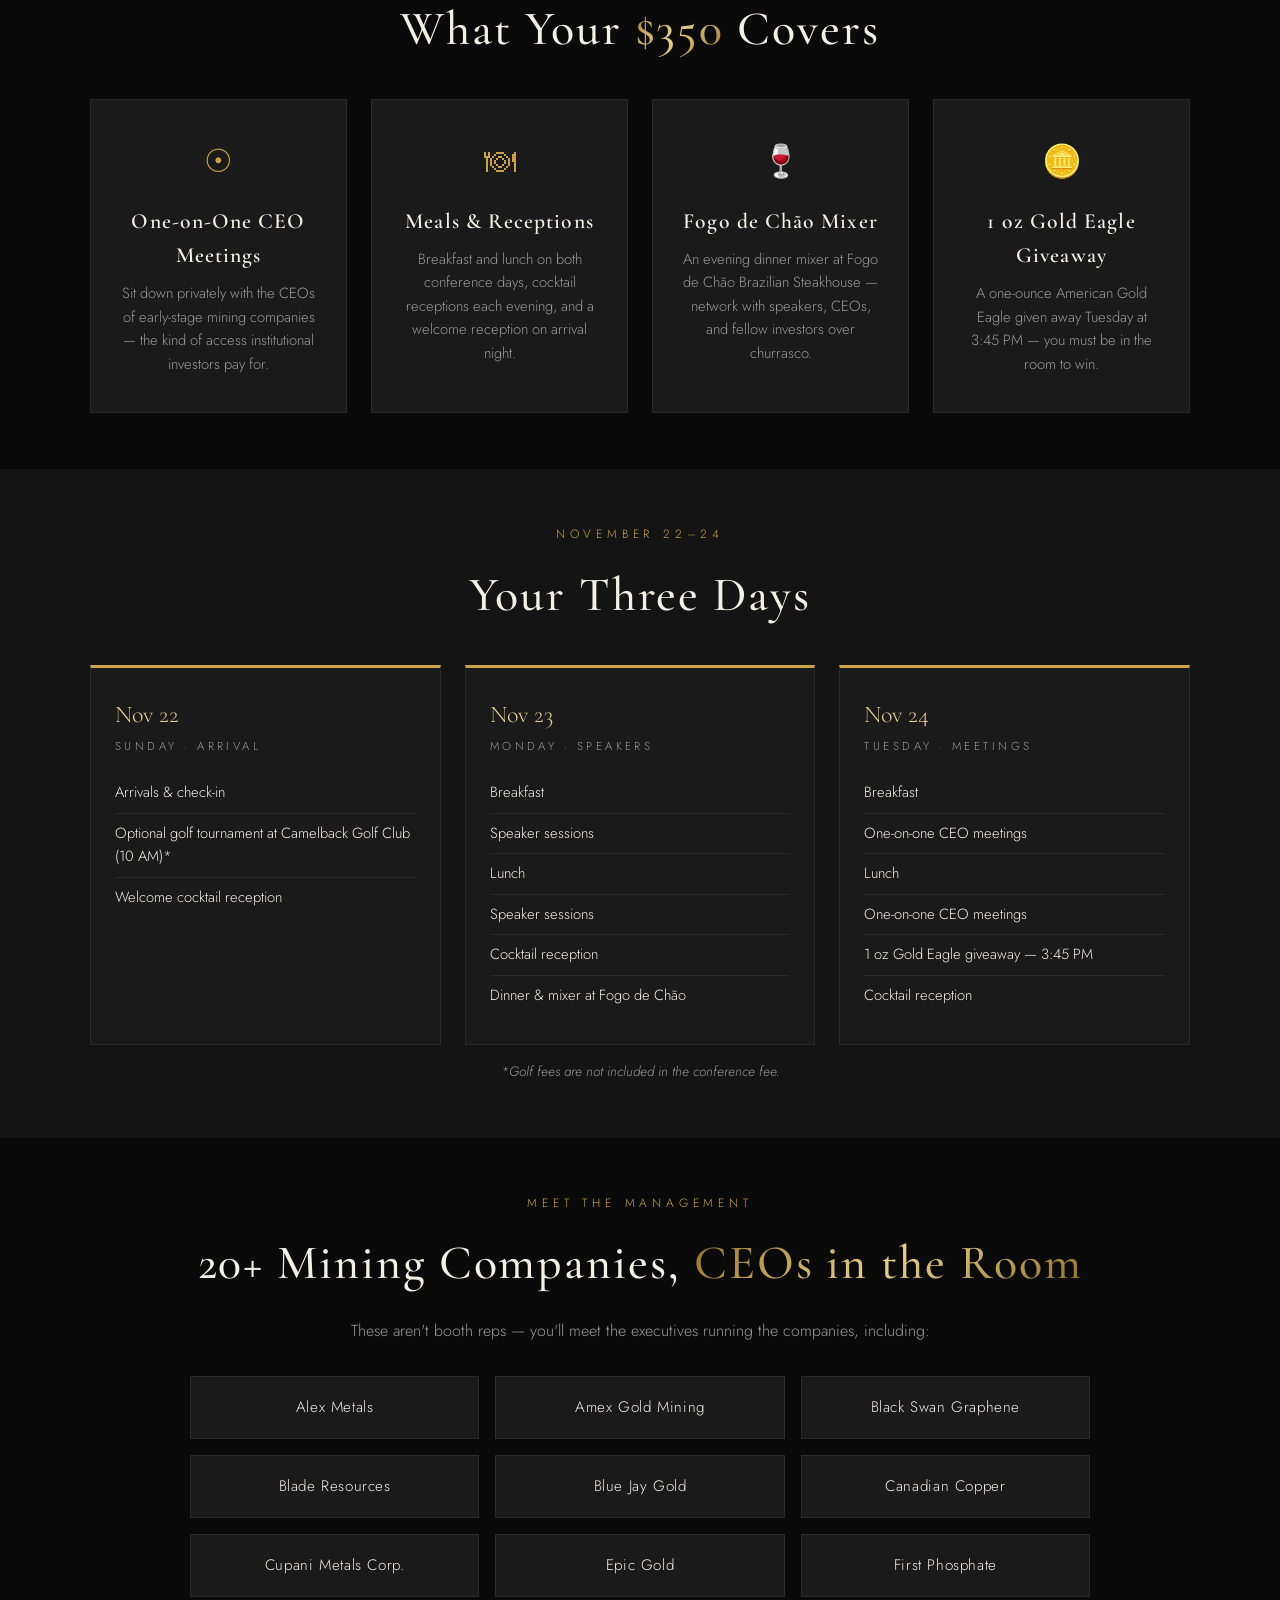
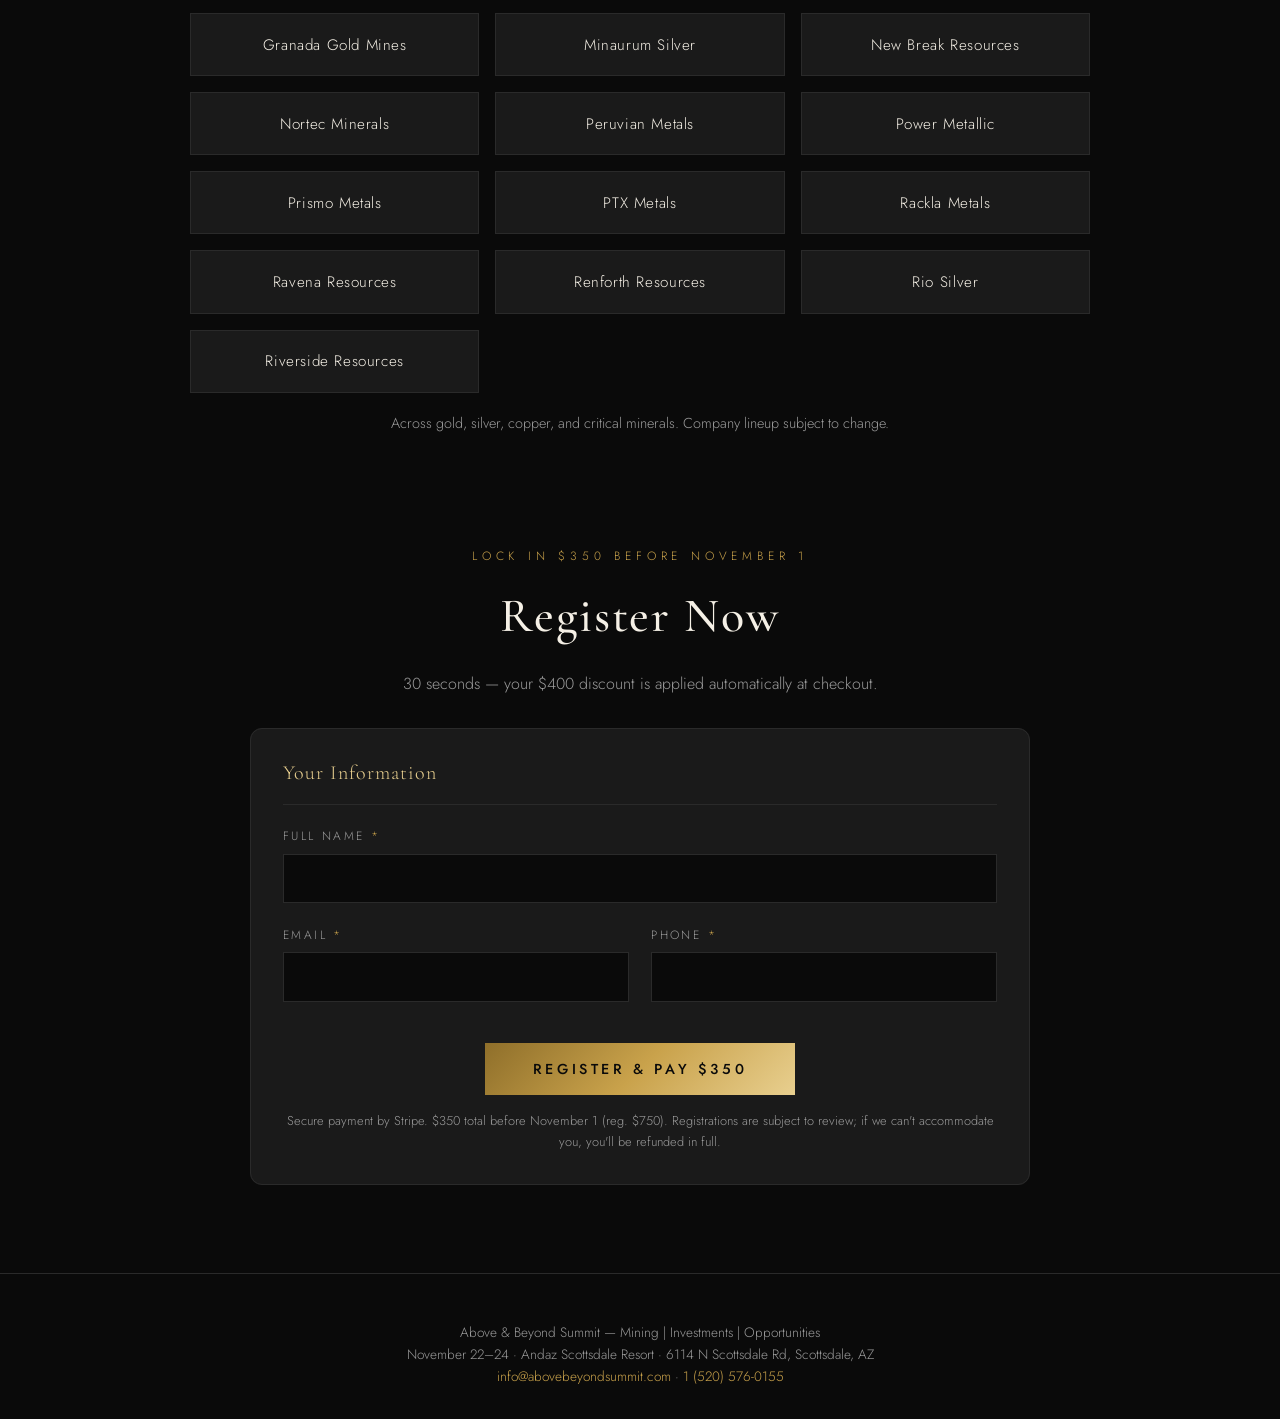
==== commit dca1b04e: "Company list: remove CopAur Minerals and Steadright Critical Minerals, add Nortec Minerals (both pag" ====
--- a/localspecial/index.html
+++ b/localspecial/index.html
@@ -9,7 +9,7 @@
 <link rel="preconnect" href="https://fonts.googleapis.com">
 <link rel="preconnect" href="https://fonts.gstatic.com" crossorigin>
 <link href="https://fonts.googleapis.com/css2?family=Cormorant+Garamond:wght@400;500;600&family=Jost:wght@300;400;500&display=swap" rel="stylesheet">
-<link rel="stylesheet" href="../css/styles.css?v=4">
+<link rel="stylesheet" href="../css/styles.css?v=5">
 <link rel="icon" type="image/svg+xml" href="../assets/mark.svg">
 <script src="https://challenges.cloudflare.com/turnstile/v0/api.js" async defer></script>
 <style>
@@ -175,13 +175,13 @@
       <div class="company-item">Blade Resources</div>
       <div class="company-item">Blue Jay Gold</div>
       <div class="company-item">Canadian Copper</div>
-      <div class="company-item">CopAur Minerals Inc.</div>
       <div class="company-item">Cupani Metals Corp.</div>
       <div class="company-item">Epic Gold</div>
       <div class="company-item">First Phosphate</div>
       <div class="company-item">Granada Gold Mines</div>
       <div class="company-item">Minaurum Silver</div>
       <div class="company-item">New Break Resources</div>
+      <div class="company-item">Nortec Minerals</div>
       <div class="company-item">Peruvian Metals</div>
       <div class="company-item">Power Metallic</div>
       <div class="company-item">Prismo Metals</div>
@@ -191,7 +191,6 @@
       <div class="company-item">Renforth Resources</div>
       <div class="company-item">Rio Silver</div>
       <div class="company-item">Riverside Resources</div>
-      <div class="company-item">Steadright Critical Minerals</div>
     </div>
     <p style="text-align:center; color: var(--grey); font-size: 0.9rem; margin-top: 1.2rem;">Across gold, silver, copper, and critical minerals. Company lineup subject to change.</p>
   </div>
--- a/css/styles.css
+++ b/css/styles.css
@@ -638,6 +638,31 @@
 
 .sponsors .sponsor-card img { max-height: 84px; width: auto; max-width: 100%; }
 
+/* ---------- Silver sponsors ---------- */
+.sponsors-silver .section-heading { margin-bottom: 1.75rem; }
+.sponsors-silver .kicker { color: #c0c4c8; }
+
+.silver-grid {
+  display: grid;
+  grid-template-columns: repeat(3, 1fr);
+  gap: 1.25rem;
+}
+
+.silver-card {
+  background: #fff;
+  border: 1px solid #a8adb3;
+  padding: 1.5rem;
+  height: 130px;
+  display: flex;
+  justify-content: center;
+  align-items: center;
+}
+
+/* Same box for every logo, about half the Zang logo (573 x 84) */
+.silver-card img { width: 260px; max-width: 100%; height: 60px; object-fit: contain; }
+
+@media (max-width: 720px) { .silver-grid { grid-template-columns: 1fr; } }
+
 /* ---------- Company list ---------- */
 .notice {
   border: 1px solid var(--gold-dark);
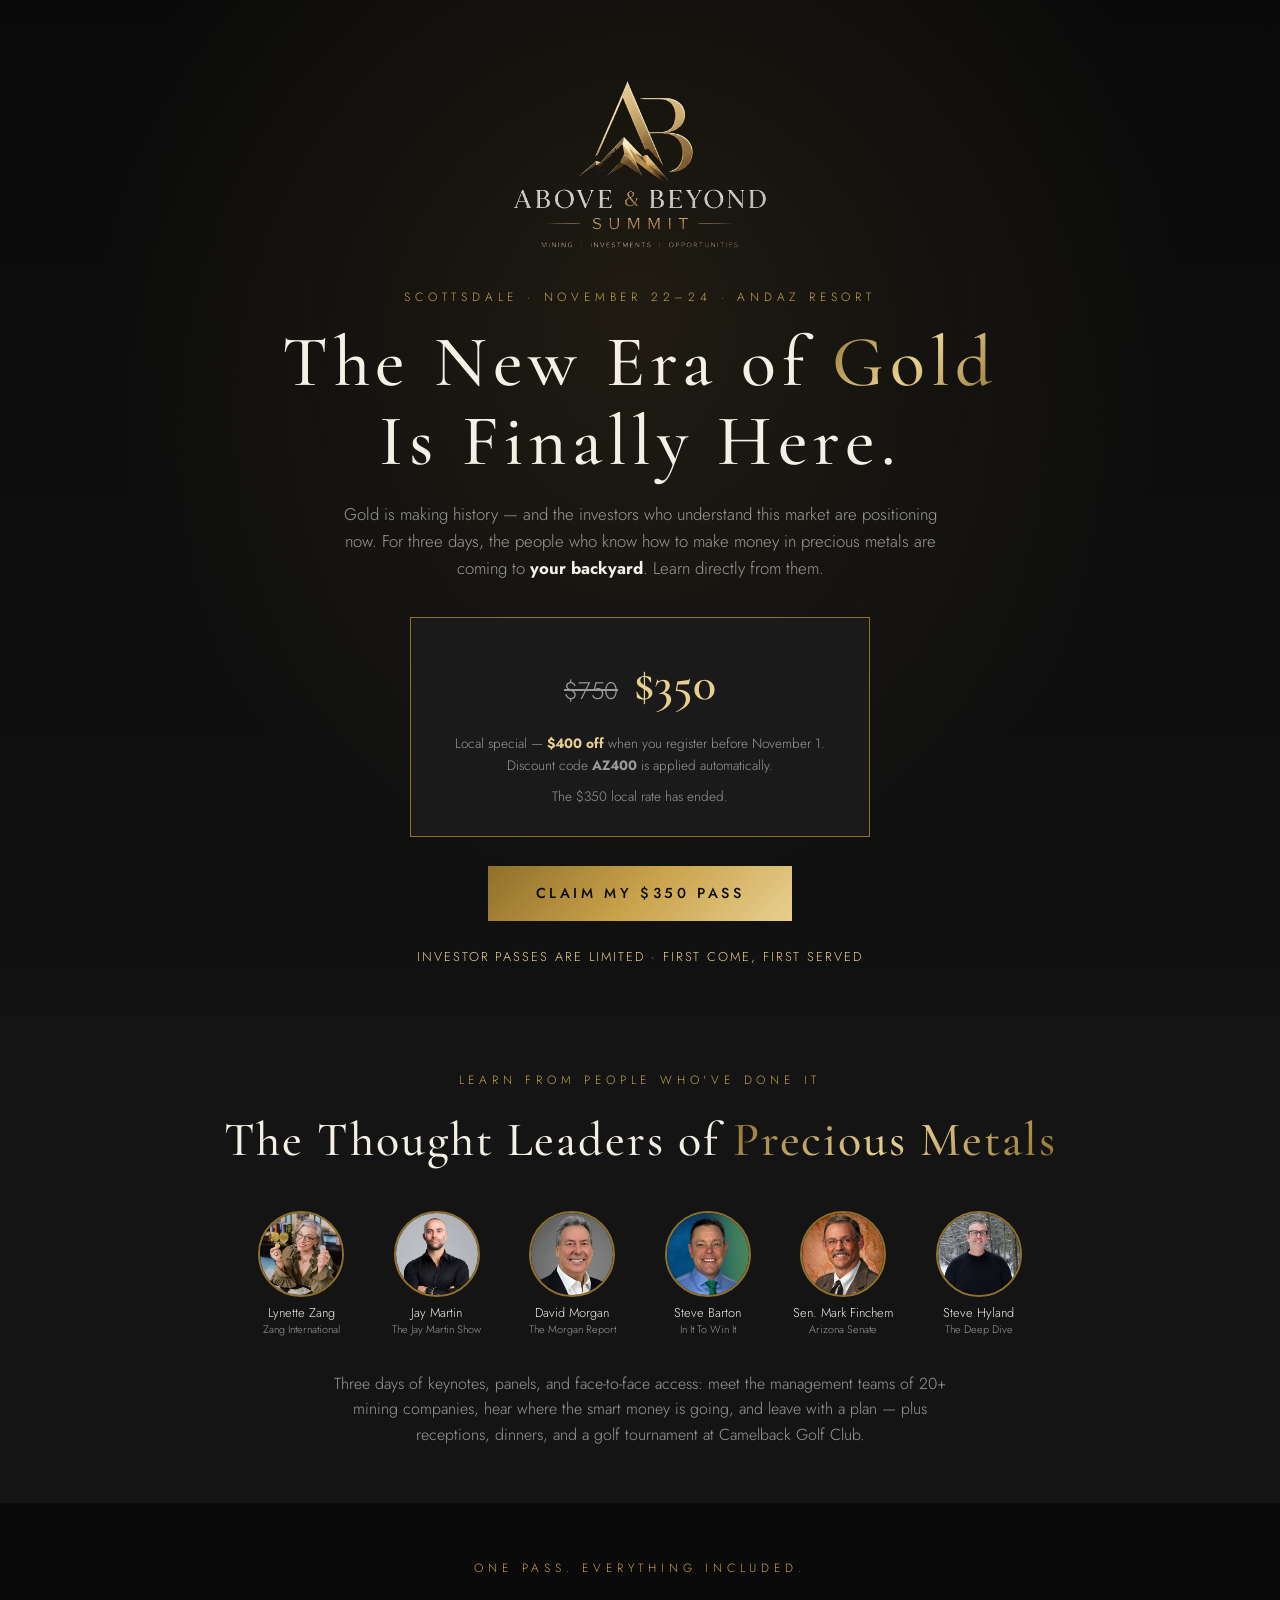
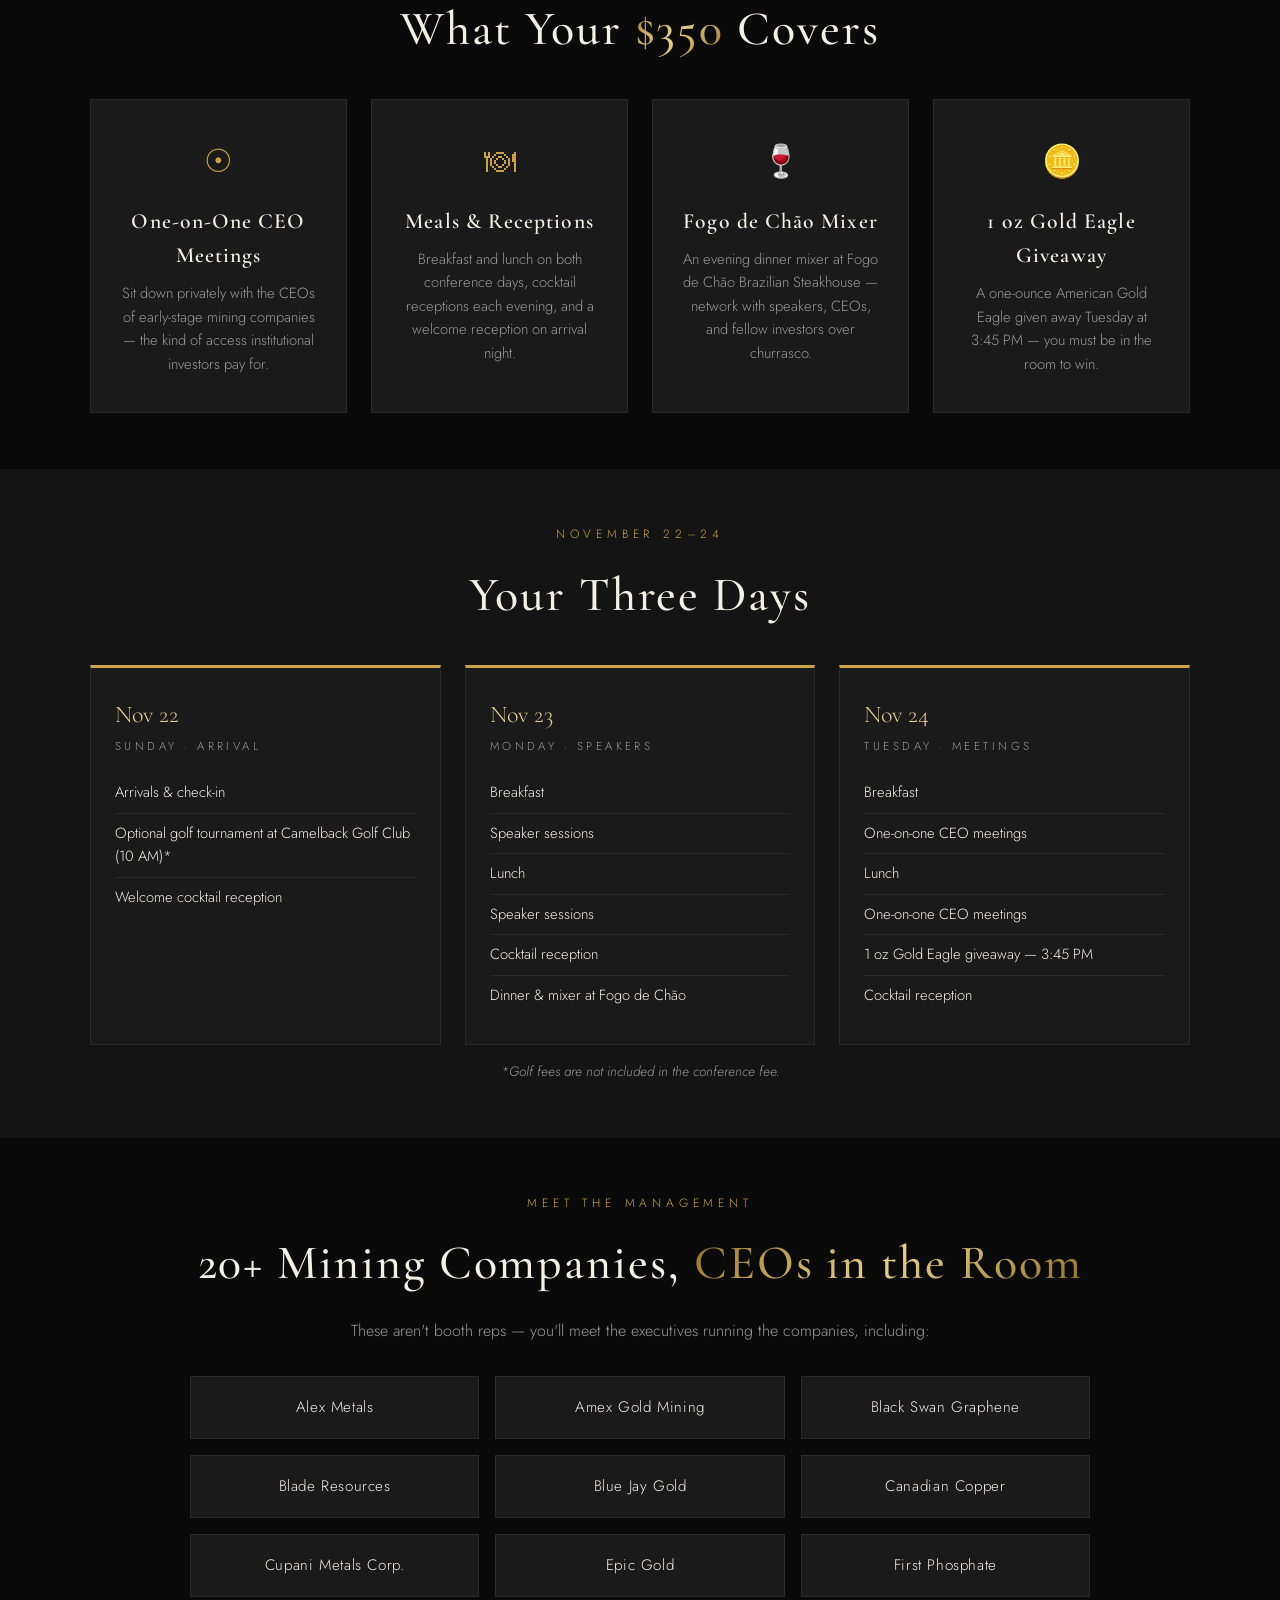
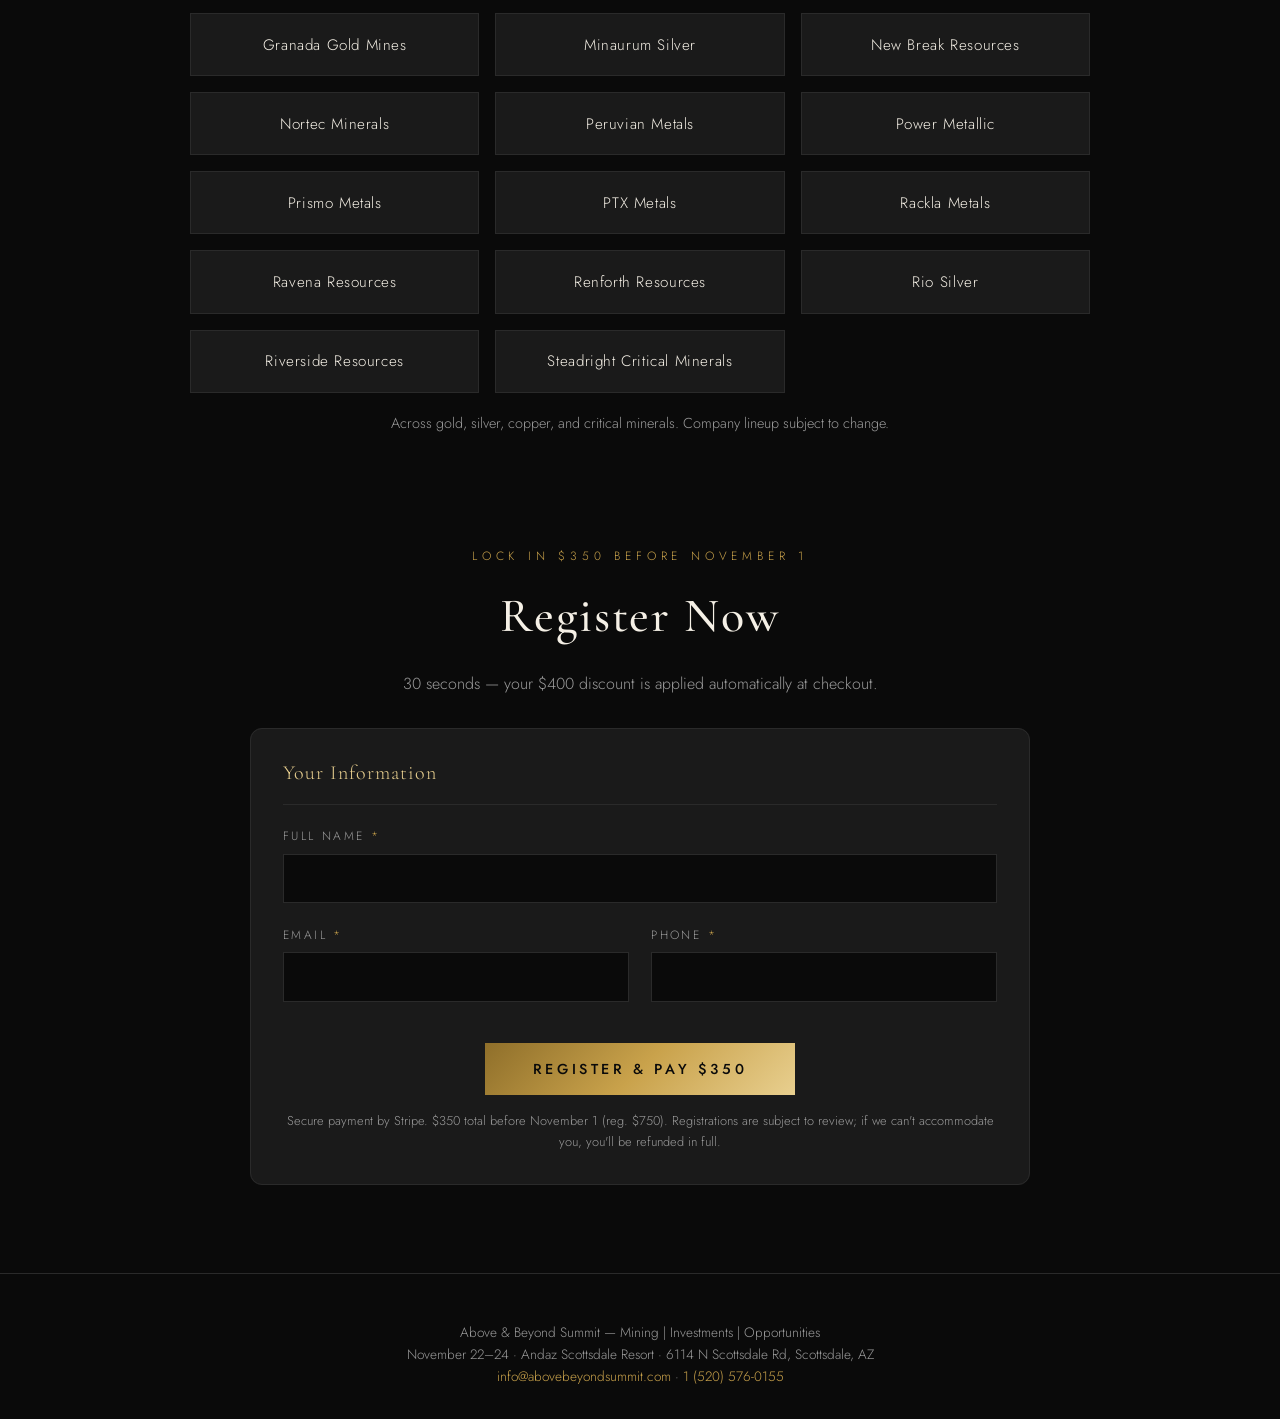
==== commit d5abac41: "Company list: add Steadright Critical Minerals back (both pages) Co-Authored-By: Claude Opus 5.5 <no" ====
--- a/localspecial/index.html
+++ b/localspecial/index.html
@@ -9,7 +9,7 @@
 <link rel="preconnect" href="https://fonts.googleapis.com">
 <link rel="preconnect" href="https://fonts.gstatic.com" crossorigin>
 <link href="https://fonts.googleapis.com/css2?family=Cormorant+Garamond:wght@400;500;600&family=Jost:wght@300;400;500&display=swap" rel="stylesheet">
-<link rel="stylesheet" href="../css/styles.css?v=5">
+<link rel="stylesheet" href="../css/styles.css?v=7">
 <link rel="icon" type="image/svg+xml" href="../assets/mark.svg">
 <script src="https://challenges.cloudflare.com/turnstile/v0/api.js" async defer></script>
 <style>
@@ -191,6 +191,7 @@
       <div class="company-item">Renforth Resources</div>
       <div class="company-item">Rio Silver</div>
       <div class="company-item">Riverside Resources</div>
+      <div class="company-item">Steadright Critical Minerals</div>
     </div>
     <p style="text-align:center; color: var(--grey); font-size: 0.9rem; margin-top: 1.2rem;">Across gold, silver, copper, and critical minerals. Company lineup subject to change.</p>
   </div>
--- a/css/styles.css
+++ b/css/styles.css
@@ -626,7 +626,15 @@
 
 .speaker-card .bio { color: var(--grey); font-size: 0.92rem; }
 
-/* ---------- Gold sponsor ---------- */
+/* ---------- Gold sponsors ---------- */
+.gold-grid {
+  display: grid;
+  grid-template-columns: repeat(2, 1fr);
+  gap: 1.25rem;
+}
+
+@media (max-width: 720px) { .gold-grid { grid-template-columns: 1fr; } }
+
 .sponsors .sponsor-card {
   background: var(--card);
   border: 1px solid var(--gold-dark);
@@ -636,7 +644,8 @@
   align-items: center;
 }
 
-.sponsors .sponsor-card img { max-height: 84px; width: auto; max-width: 100%; }
+/* Same box for each gold logo so both carry equal weight */
+.sponsors .sponsor-card img { width: 440px; max-width: 100%; height: 70px; object-fit: contain; }
 
 /* ---------- Silver sponsors ---------- */
 .sponsors-silver .section-heading { margin-bottom: 1.75rem; }
@@ -644,7 +653,7 @@
 
 .silver-grid {
   display: grid;
-  grid-template-columns: repeat(3, 1fr);
+  grid-template-columns: repeat(2, 1fr);
   gap: 1.25rem;
 }
 
@@ -658,8 +667,8 @@
   align-items: center;
 }
 
-/* Same box for every logo, about half the Zang logo (573 x 84) */
-.silver-card img { width: 260px; max-width: 100%; height: 60px; object-fit: contain; }
+/* Same box for every logo, about half the gold logo box (440 x 70) */
+.silver-card img { width: 220px; max-width: 100%; height: 48px; object-fit: contain; }
 
 @media (max-width: 720px) { .silver-grid { grid-template-columns: 1fr; } }
 
